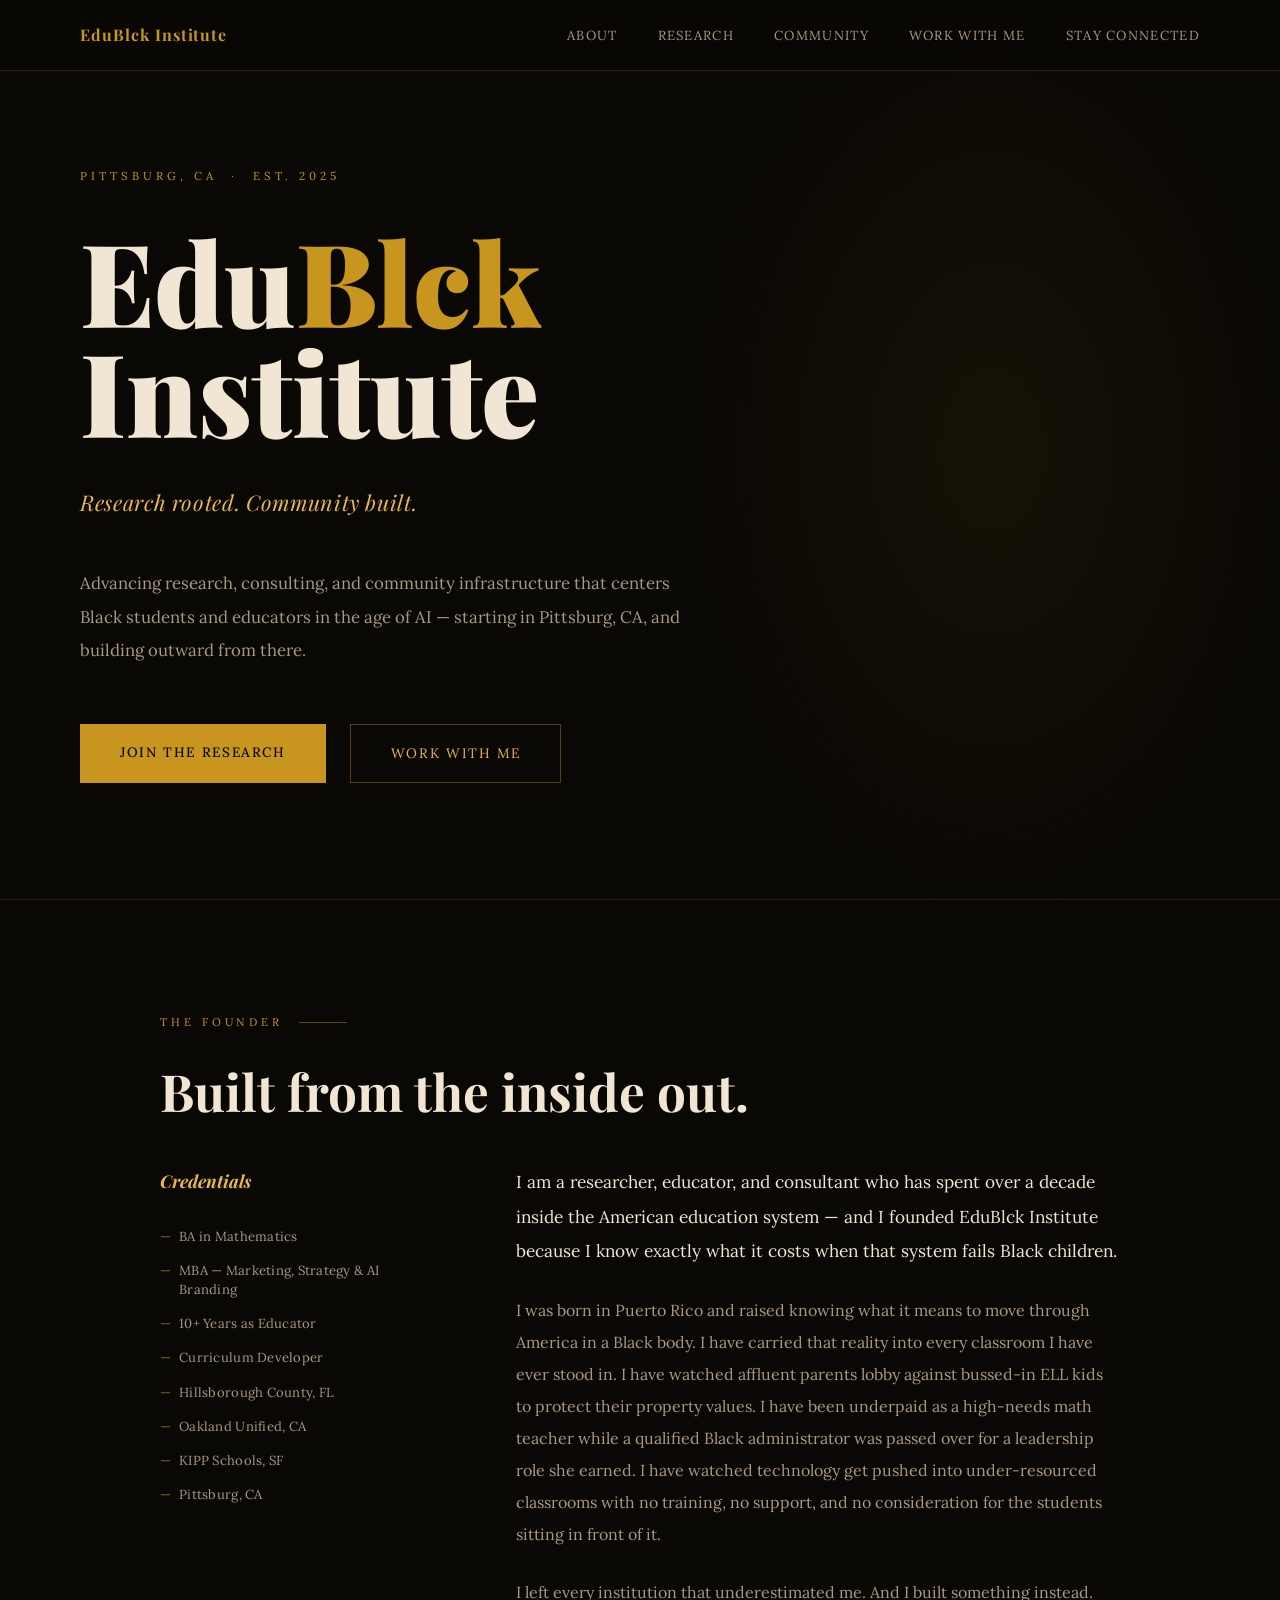
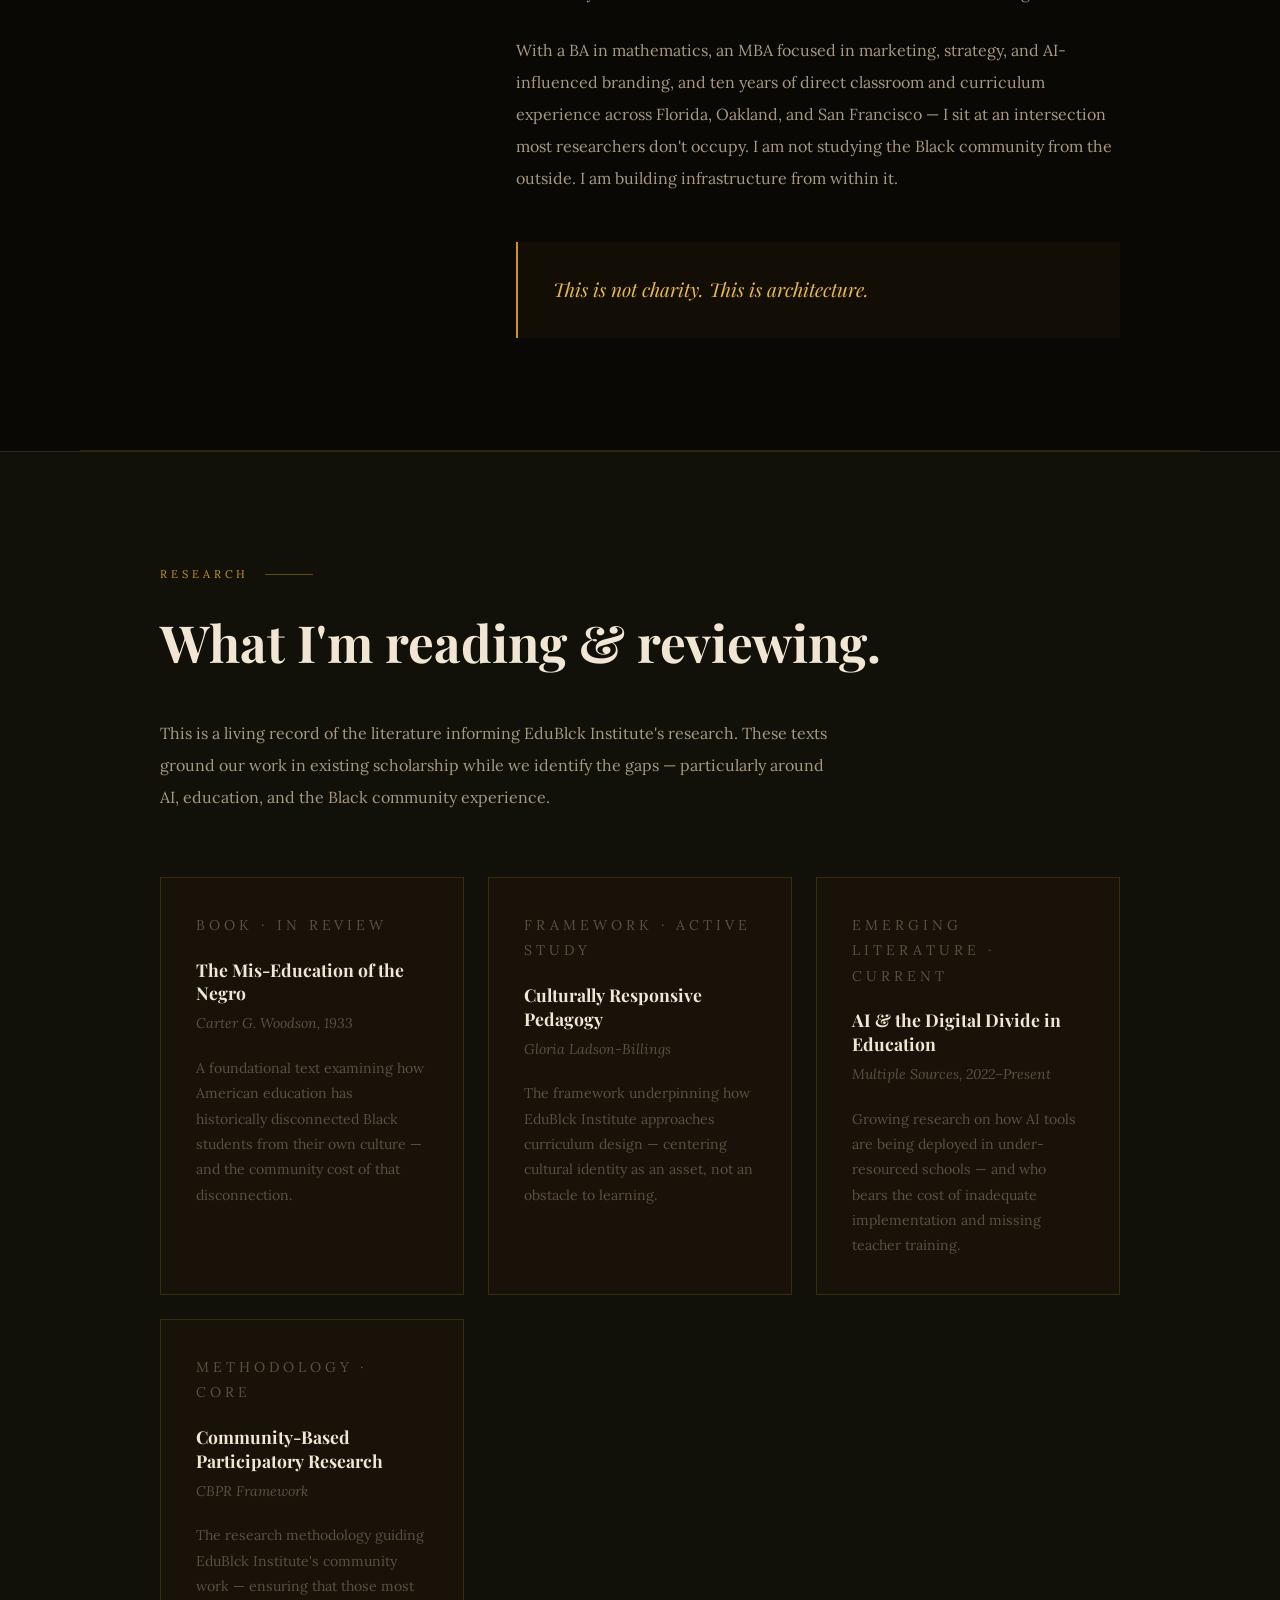
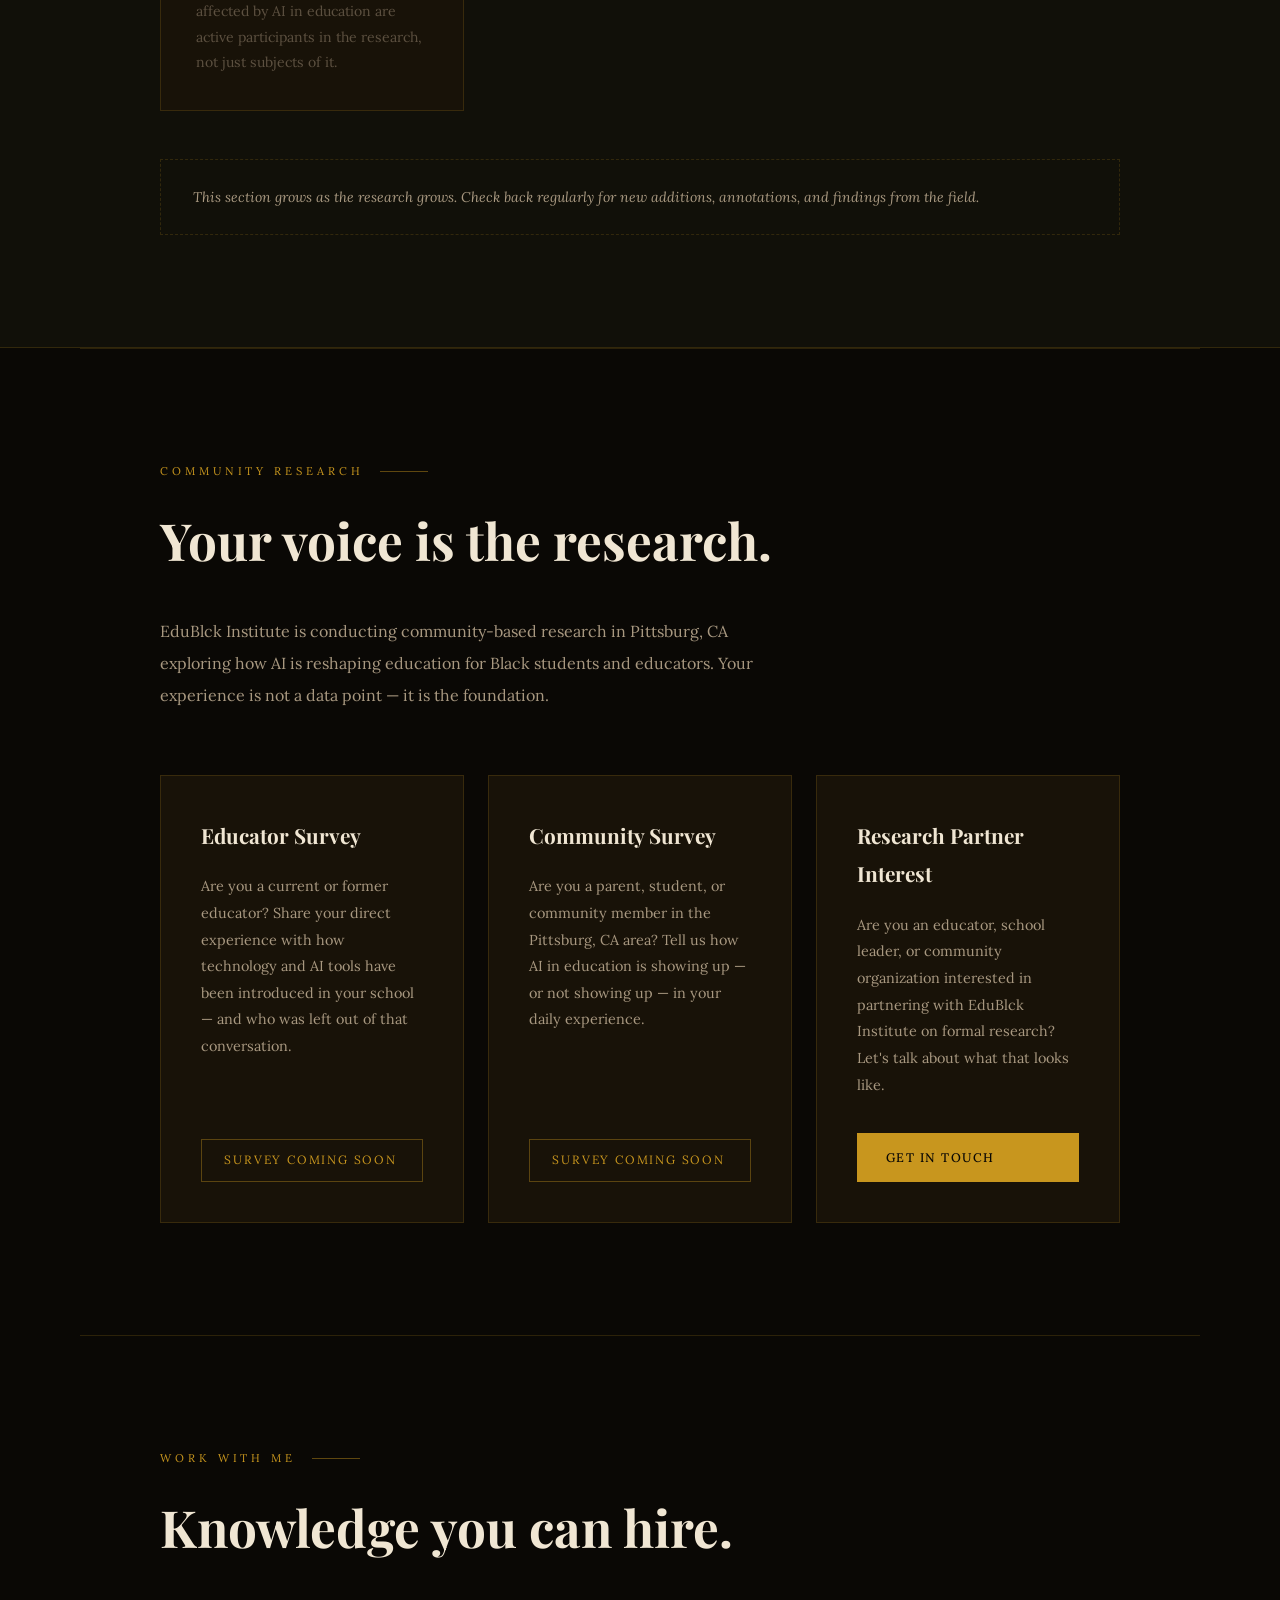
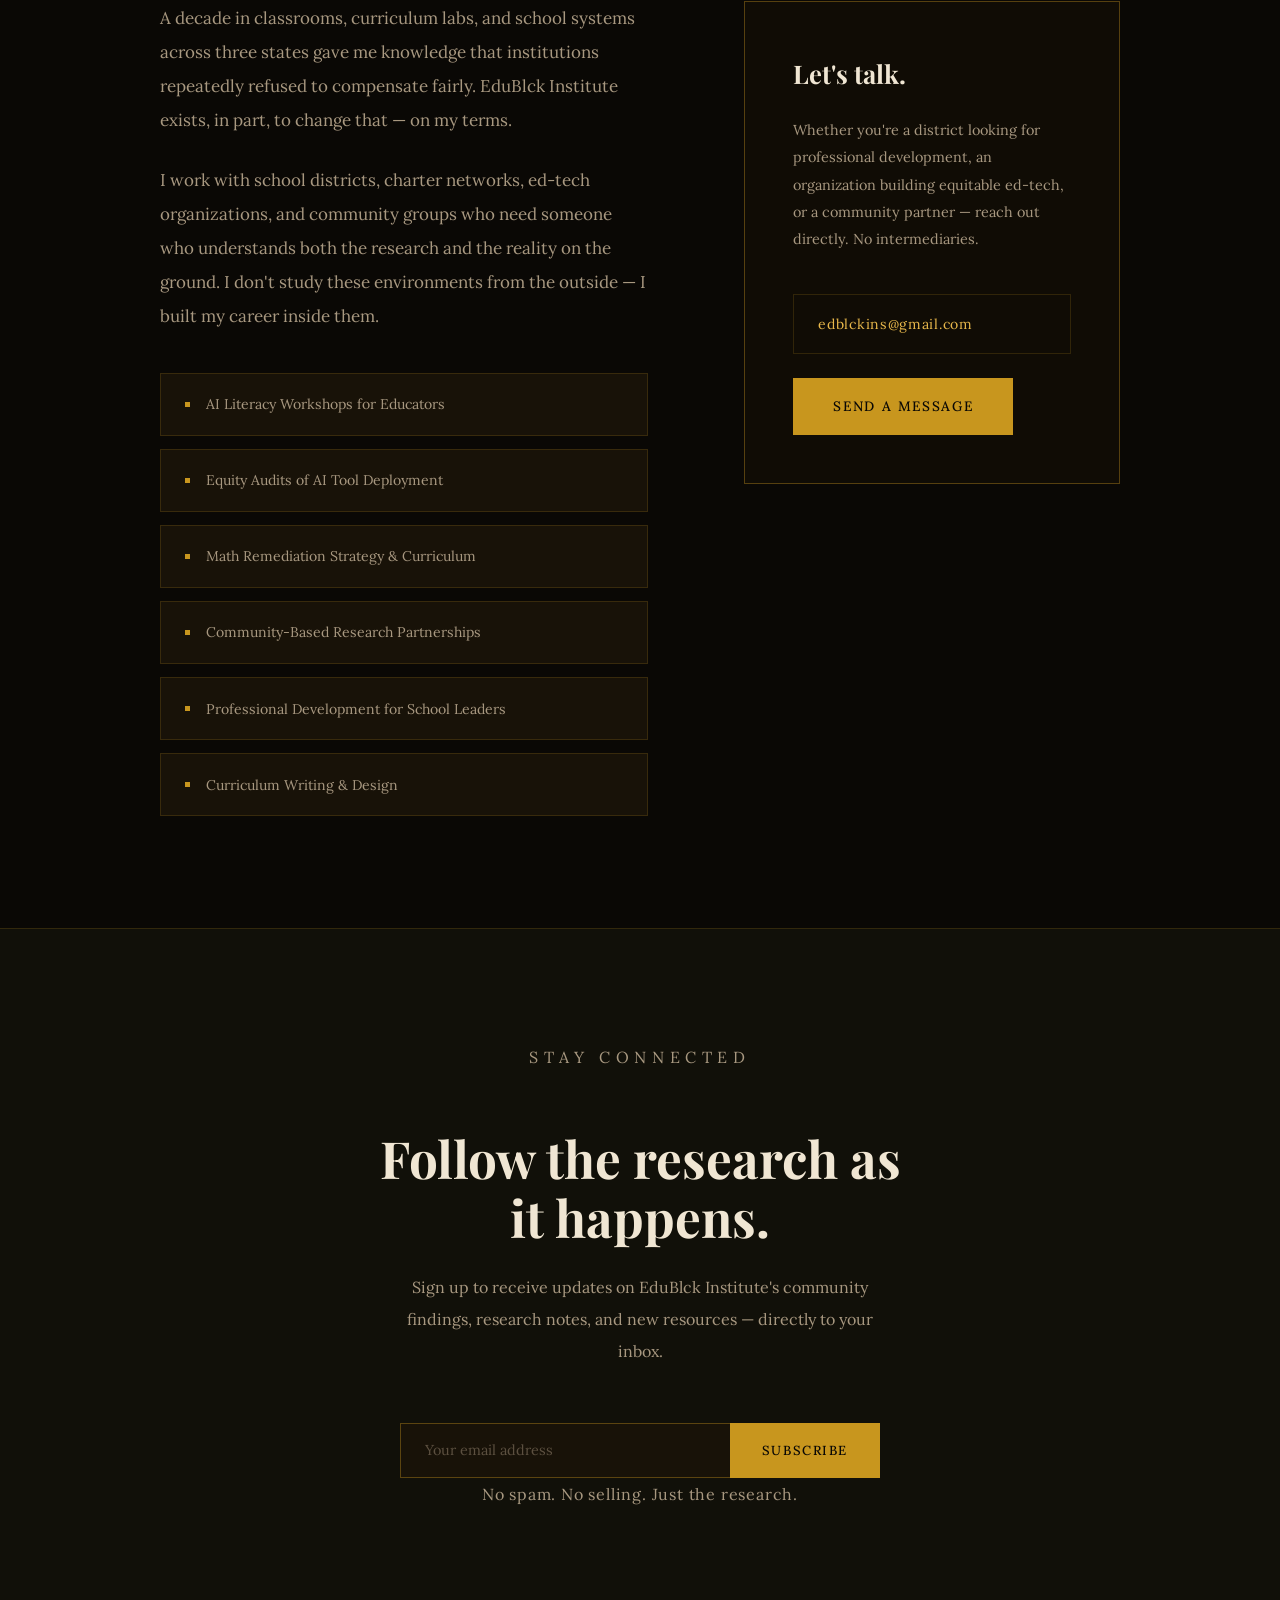
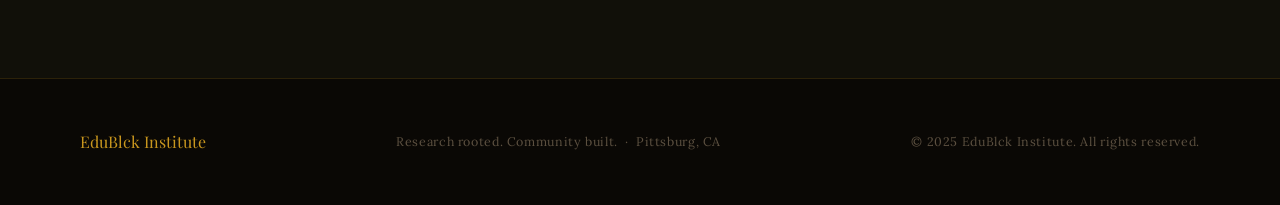
==== index.html @ 4862e398 "Rename index to index.html" ====
<!DOCTYPE html>
<html lang="en">
<head>
    <meta charset="UTF-8">
    <meta name="viewport" content="width=device-width, initial-scale=1.0">
    <title>EduBlck Institute</title>
    <meta name="description" content="Research, consulting, and community infrastructure centering Black students and educators in the age of AI. Based in Pittsburg, CA.">
    <link rel="preconnect" href="https://fonts.googleapis.com">
    <link rel="preconnect" href="https://fonts.gstatic.com" crossorigin>
    <link href="https://fonts.googleapis.com/css2?family=Playfair+Display:ital,wght@0,400;0,700;0,900;1,400&family=Lora:ital,wght@0,400;0,500;1,400&display=swap" rel="stylesheet">
    <style>
        :root {
            --bg: #0A0805;
            --bg-surface: #111009;
            --bg-card: #181208;
            --gold: #C8961E;
            --gold-light: #E8B84B;
            --gold-pale: #F5E6C0;
            --cream: #F0E6D3;
            --cream-muted: #A89880;
            --text-muted: #5C5040;
            --border: rgba(200, 150, 30, 0.18);
            --border-strong: rgba(200, 150, 30, 0.38);
        }

        * { margin: 0; padding: 0; box-sizing: border-box; }
        html { scroll-behavior: smooth; }

        body {
            background: var(--bg);
            color: var(--cream);
            font-family: 'Lora', Georgia, serif;
            line-height: 1.85;
            font-size: 17px;
        }

        /* NAV */
        nav {
            position: fixed;
            top: 0; left: 0; right: 0;
            z-index: 100;
            padding: 1.2rem 5rem;
            display: flex;
            justify-content: space-between;
            align-items: center;
            background: rgba(10, 8, 5, 0.92);
            backdrop-filter: blur(12px);
            border-bottom: 1px solid var(--border);
        }

        .nav-logo {
            font-family: 'Playfair Display', serif;
            font-size: 1rem;
            font-weight: 700;
            color: var(--gold);
            letter-spacing: 0.06em;
            text-decoration: none;
        }

        .nav-links {
            display: flex;
            gap: 2.5rem;
            list-style: none;
        }

        .nav-links a {
            color: var(--cream-muted);
            text-decoration: none;
            font-size: 0.82rem;
            letter-spacing: 0.1em;
            text-transform: uppercase;
            transition: color 0.3s;
        }

        .nav-links a:hover { color: var(--gold-light); }

        /* HERO */
        .hero {
            min-height: 100vh;
            display: flex;
            flex-direction: column;
            justify-content: center;
            padding: 9rem 5rem 6rem;
            position: relative;
            overflow: hidden;
        }

        .hero::before {
            content: '';
            position: absolute;
            top: -10%;
            right: -5%;
            width: 55%;
            height: 120%;
            background: radial-gradient(ellipse at center, rgba(200, 150, 30, 0.07) 0%, transparent 65%);
            pointer-events: none;
        }

        .hero::after {
            content: '';
            position: absolute;
            bottom: 0;
            left: 0;
            right: 0;
            height: 1px;
            background: var(--border);
        }

        .hero-eyebrow {
            font-size: 0.72rem;
            letter-spacing: 0.35em;
            color: var(--gold);
            text-transform: uppercase;
            margin-bottom: 2.5rem;
        }

        .hero h1 {
            font-family: 'Playfair Display', serif;
            font-size: clamp(4rem, 9vw, 8rem);
            font-weight: 900;
            line-height: 0.95;
            color: var(--cream);
            margin-bottom: 0.15rem;
        }

        .hero h1 .accent { color: var(--gold); }

        .hero-tagline {
            font-family: 'Playfair Display', serif;
            font-size: clamp(1rem, 2vw, 1.35rem);
            font-style: italic;
            color: var(--gold-light);
            margin: 2.2rem 0 2.8rem;
            letter-spacing: 0.03em;
        }

        .hero-mission {
            max-width: 600px;
            font-size: 1.05rem;
            color: var(--cream-muted);
            line-height: 2;
            margin-bottom: 3.5rem;
        }

        .hero-cta {
            display: flex;
            gap: 1.5rem;
            flex-wrap: wrap;
        }

        .btn-primary {
            display: inline-block;
            background: var(--gold);
            color: #0A0805;
            padding: 1rem 2.5rem;
            font-family: 'Lora', serif;
            font-size: 0.85rem;
            font-weight: 500;
            letter-spacing: 0.12em;
            text-decoration: none;
            text-transform: uppercase;
            border: none;
            cursor: pointer;
            transition: background 0.3s;
        }

        .btn-primary:hover { background: var(--gold-light); }

        .btn-outline {
            display: inline-block;
            border: 1px solid var(--border-strong);
            color: var(--gold-light);
            padding: 1rem 2.5rem;
            font-family: 'Lora', serif;
            font-size: 0.85rem;
            letter-spacing: 0.12em;
            text-decoration: none;
            text-transform: uppercase;
            transition: border-color 0.3s, color 0.3s;
        }

        .btn-outline:hover { border-color: var(--gold); color: var(--gold); }

        /* SECTION BASE */
        .section-wrap {
            max-width: 1120px;
            margin: 0 auto;
            padding: 7rem 5rem;
        }

        .section-label {
            font-size: 0.7rem;
            letter-spacing: 0.35em;
            color: var(--gold);
            text-transform: uppercase;
            margin-bottom: 1.8rem;
            display: flex;
            align-items: center;
            gap: 1rem;
        }

        .section-label::after {
            content: '';
            width: 48px;
            height: 1px;
            background: var(--gold);
            opacity: 0.45;
        }

        .section-label.center { justify-content: center; }
        .section-label.center::after { display: none; }

        h2 {
            font-family: 'Playfair Display', serif;
            font-size: clamp(2.2rem, 4vw, 3.2rem);
            font-weight: 700;
            color: var(--cream);
            line-height: 1.15;
            margin-bottom: 2.8rem;
        }

        .divider {
            height: 1px;
            background: var(--border);
            max-width: 1120px;
            margin: 0 auto;
        }

        /* ABOUT */
        .about-grid {
            display: grid;
            grid-template-columns: 260px 1fr;
            gap: 6rem;
            align-items: start;
        }

        .about-sidebar {
            position: sticky;
            top: 7rem;
        }

        .about-sidebar h3 {
            font-family: 'Playfair Display', serif;
            font-size: 1.1rem;
            font-style: italic;
            color: var(--gold-light);
            margin-bottom: 1.8rem;
        }

        .cred-list {
            list-style: none;
            display: flex;
            flex-direction: column;
            gap: 0.9rem;
        }

        .cred-list li {
            font-size: 0.82rem;
            color: var(--cream-muted);
            padding-left: 1.2rem;
            position: relative;
            letter-spacing: 0.02em;
            line-height: 1.5;
        }

        .cred-list li::before {
            content: '—';
            position: absolute;
            left: 0;
            color: var(--gold);
            opacity: 0.7;
        }

        .about-bio p {
            color: var(--cream-muted);
            margin-bottom: 1.6rem;
            font-size: 1rem;
            line-height: 2;
        }

        .about-bio p:first-child {
            color: var(--cream);
            font-size: 1.08rem;
        }

        .pullquote {
            margin-top: 3rem;
            padding: 1.8rem 2.2rem;
            border-left: 2px solid var(--gold);
            background: rgba(200, 150, 30, 0.04);
        }

        .pullquote p {
            font-family: 'Playfair Display', serif !important;
            font-size: 1.2rem !important;
            font-style: italic;
            color: var(--gold-light) !important;
            margin: 0 !important;
        }

        /* RESEARCH */
        .research-bg {
            background: var(--bg-surface);
            border-top: 1px solid var(--border);
            border-bottom: 1px solid var(--border);
        }

        .research-intro {
            max-width: 680px;
            color: var(--cream-muted);
            font-size: 1rem;
            line-height: 2;
            margin-bottom: 4rem;
        }

        .research-grid {
            display: grid;
            grid-template-columns: repeat(auto-fit, minmax(290px, 1fr));
            gap: 1.5rem;
        }

        .research-card {
            background: var(--bg-card);
            border: 1px solid var(--border);
            padding: 2.2rem;
            transition: border-color 0.3s, transform 0.3s;
        }

        .research-card:hover {
            border-color: var(--border-strong);
            transform: translateY(-3px);
        }

        .card-type {
            font-size: 0.68rem;
            letter-spacing: 0.28em;
            color: var(--gold);
            text-transform: uppercase;
            margin-bottom: 1.2rem;
        }

        .research-card h3 {
            font-family: 'Playfair Display', serif;
            font-size: 1.1rem;
            color: var(--cream);
            margin-bottom: 0.4rem;
            line-height: 1.35;
        }

        .card-author {
            font-size: 0.82rem;
            color: var(--cream-muted);
            font-style: italic;
            margin-bottom: 1.2rem;
        }

        .research-card p {
            font-size: 0.88rem;
            color: var(--text-muted);
            line-height: 1.8;
        }

        .research-note {
            margin-top: 3rem;
            padding: 1.5rem 2rem;
            border: 1px dashed var(--border);
            font-size: 0.88rem;
            color: var(--cream-muted);
            font-style: italic;
        }

        /* SURVEY */
        .survey-intro {
            max-width: 640px;
            color: var(--cream-muted);
            font-size: 1rem;
            line-height: 2;
            margin-bottom: 4rem;
        }

        .survey-grid {
            display: grid;
            grid-template-columns: repeat(auto-fit, minmax(290px, 1fr));
            gap: 1.5rem;
        }

        .survey-card {
            border: 1px solid var(--border);
            padding: 2.5rem;
            background: var(--bg-card);
            transition: border-color 0.3s;
            display: flex;
            flex-direction: column;
        }

        .survey-card:hover { border-color: var(--gold); }

        .survey-card h3 {
            font-family: 'Playfair Display', serif;
            font-size: 1.3rem;
            color: var(--cream);
            margin-bottom: 1.2rem;
        }

        .survey-card p {
            font-size: 0.9rem;
            color: var(--cream-muted);
            line-height: 1.85;
            margin-bottom: 2.2rem;
            flex: 1;
        }

        .badge-soon {
            display: inline-block;
            border: 1px solid var(--border-strong);
            color: var(--gold);
            padding: 0.6rem 1.4rem;
            font-size: 0.75rem;
            letter-spacing: 0.15em;
            text-transform: uppercase;
        }

        /* CONSULTING */
        .consulting-grid {
            display: grid;
            grid-template-columns: 1.3fr 1fr;
            gap: 6rem;
            align-items: start;
        }

        .consulting-content p {
            color: var(--cream-muted);
            margin-bottom: 1.6rem;
            line-height: 2;
        }

        .services-list {
            list-style: none;
            margin-top: 2.5rem;
            display: flex;
            flex-direction: column;
            gap: 0.8rem;
        }

        .services-list li {
            padding: 1.1rem 1.5rem;
            border: 1px solid var(--border);
            background: var(--bg-card);
            font-size: 0.88rem;
            color: var(--cream-muted);
            display: flex;
            align-items: center;
            gap: 1rem;
            transition: border-color 0.3s, color 0.3s;
        }

        .services-list li:hover {
            border-color: var(--border-strong);
            color: var(--cream);
        }

        .services-list li::before {
            content: '';
            width: 5px;
            height: 5px;
            background: var(--gold);
            flex-shrink: 0;
        }

        .contact-box {
            border: 1px solid var(--border-strong);
            padding: 3rem;
            background: rgba(200, 150, 30, 0.03);
            position: sticky;
            top: 7rem;
        }

        .contact-box h3 {
            font-family: 'Playfair Display', serif;
            font-size: 1.6rem;
            color: var(--cream);
            margin-bottom: 1.2rem;
        }

        .contact-box p {
            font-size: 0.9rem;
            color: var(--cream-muted);
            margin-bottom: 2.5rem;
            line-height: 1.9;
        }

        .contact-email-link {
            display: block;
            color: var(--gold-light);
            font-size: 0.88rem;
            text-decoration: none;
            letter-spacing: 0.05em;
            padding: 1rem 1.5rem;
            border: 1px solid var(--border);
            margin-bottom: 1.5rem;
            transition: border-color 0.3s;
        }

        .contact-email-link:hover { border-color: var(--gold); }

        /* CONNECT */
        .connect-bg {
            background: var(--bg-surface);
            border-top: 1px solid var(--border);
            text-align: center;
        }

        .connect-bg h2 {
            max-width: 560px;
            margin: 0 auto 1.5rem;
        }

        .connect-bg p {
            max-width: 480px;
            margin: 0 auto 3.5rem;
            color: var(--cream-muted);
            font-size: 1rem;
            line-height: 2;
        }

        .signup-form {
            display: flex;
            max-width: 480px;
            margin: 0 auto;
        }

        .signup-form input {
            flex: 1;
            padding: 1.1rem 1.5rem;
            background: var(--bg-card);
            border: 1px solid var(--border-strong);
            border-right: none;
            color: var(--cream);
            font-family: 'Lora', serif;
            font-size: 0.9rem;
            outline: none;
        }

        .signup-form input::placeholder { color: var(--text-muted); }
        .signup-form input:focus { border-color: var(--gold); }

        .signup-form button {
            padding: 1.1rem 2rem;
            background: var(--gold);
            color: #0A0805;
            border: none;
            font-family: 'Lora', serif;
            font-size: 0.82rem;
            font-weight: 500;
            letter-spacing: 0.12em;
            text-transform: uppercase;
            cursor: pointer;
            transition: background 0.3s;
        }

        .signup-form button:hover { background: var(--gold-light); }

        .connect-note {
            margin-top: 1.5rem;
            font-size: 0.78rem;
            color: var(--text-muted);
            letter-spacing: 0.05em;
        }

        /* FOOTER */
        footer {
            padding: 3rem 5rem;
            display: flex;
            justify-content: space-between;
            align-items: center;
            border-top: 1px solid var(--border);
        }

        .footer-logo {
            font-family: 'Playfair Display', serif;
            font-size: 1rem;
            color: var(--gold);
        }

        footer p {
            font-size: 0.78rem;
            color: var(--text-muted);
            letter-spacing: 0.05em;
        }

        /* RESPONSIVE */
        @media (max-width: 900px) {
            nav { padding: 1rem 1.5rem; }
            .nav-links { display: none; }
            .hero { padding: 7rem 1.5rem 5rem; }
            .section-wrap { padding: 5rem 1.5rem; }
            .about-grid,
            .consulting-grid { grid-template-columns: 1fr; gap: 3rem; }
            .about-sidebar { position: static; }
            .contact-box { position: static; }
            footer { padding: 2.5rem 1.5rem; flex-direction: column; gap: 1rem; text-align: center; }
            .signup-form { flex-direction: column; max-width: 100%; }
            .signup-form input { border-right: 1px solid var(--border-strong); border-bottom: none; }
        }
    </style>
</head>
<body>

<!-- NAV -->
<nav>
    <a href="#" class="nav-logo">EduBlck Institute</a>
    <ul class="nav-links">
        <li><a href="#about">About</a></li>
        <li><a href="#research">Research</a></li>
        <li><a href="#survey">Community</a></li>
        <li><a href="#consulting">Work With Me</a></li>
        <li><a href="#connect">Stay Connected</a></li>
    </ul>
</nav>

<!-- HERO -->
<div class="hero">
    <p class="hero-eyebrow">Pittsburg, CA &nbsp;·&nbsp; Est. 2025</p>
    <h1>Edu<span class="accent">Blck</span><br>Institute</h1>
    <p class="hero-tagline">Research rooted. Community built.</p>
    <p class="hero-mission">Advancing research, consulting, and community infrastructure that centers Black students and educators in the age of AI — starting in Pittsburg, CA, and building outward from there.</p>
    <div class="hero-cta">
        <a href="#survey" class="btn-primary">Join the Research</a>
        <a href="#consulting" class="btn-outline">Work With Me</a>
    </div>
</div>

<!-- ABOUT -->
<div id="about">
    <div class="section-wrap">
        <p class="section-label">The Founder</p>
        <h2>Built from the inside out.</h2>
        <div class="about-grid">
            <div class="about-sidebar">
                <h3>Credentials</h3>
                <ul class="cred-list">
                    <li>BA in Mathematics</li>
                    <li>MBA — Marketing, Strategy & AI Branding</li>
                    <li>10+ Years as Educator</li>
                    <li>Curriculum Developer</li>
                    <li>Hillsborough County, FL</li>
                    <li>Oakland Unified, CA</li>
                    <li>KIPP Schools, SF</li>
                    <li>Pittsburg, CA</li>
                </ul>
            </div>
            <div class="about-bio">
                <p>I am a researcher, educator, and consultant who has spent over a decade inside the American education system — and I founded EduBlck Institute because I know exactly what it costs when that system fails Black children.</p>
                <p>I was born in Puerto Rico and raised knowing what it means to move through America in a Black body. I have carried that reality into every classroom I have ever stood in. I have watched affluent parents lobby against bussed-in ELL kids to protect their property values. I have been underpaid as a high-needs math teacher while a qualified Black administrator was passed over for a leadership role she earned. I have watched technology get pushed into under-resourced classrooms with no training, no support, and no consideration for the students sitting in front of it.</p>
                <p>I left every institution that underestimated me. And I built something instead.</p>
                <p>With a BA in mathematics, an MBA focused in marketing, strategy, and AI-influenced branding, and ten years of direct classroom and curriculum experience across Florida, Oakland, and San Francisco — I sit at an intersection most researchers don't occupy. I am not studying the Black community from the outside. I am building infrastructure from within it.</p>
                <div class="pullquote">
                    <p>This is not charity. This is architecture.</p>
                </div>
            </div>
        </div>
    </div>
</div>

<div class="divider"></div>

<!-- RESEARCH -->
<div class="research-bg" id="research">
    <div class="section-wrap">
        <p class="section-label">Research</p>
        <h2>What I'm reading & reviewing.</h2>
        <p class="research-intro">This is a living record of the literature informing EduBlck Institute's research. These texts ground our work in existing scholarship while we identify the gaps — particularly around AI, education, and the Black community experience.</p>
        <div class="research-grid">
            <div class="research-card">
                <p class="card-type">Book · In Review</p>
                <h3>The Mis-Education of the Negro</h3>
                <p class="card-author">Carter G. Woodson, 1933</p>
                <p>A foundational text examining how American education has historically disconnected Black students from their own culture — and the community cost of that disconnection.</p>
            </div>
            <div class="research-card">
                <p class="card-type">Framework · Active Study</p>
                <h3>Culturally Responsive Pedagogy</h3>
                <p class="card-author">Gloria Ladson-Billings</p>
                <p>The framework underpinning how EduBlck Institute approaches curriculum design — centering cultural identity as an asset, not an obstacle to learning.</p>
            </div>
            <div class="research-card">
                <p class="card-type">Emerging Literature · Current</p>
                <h3>AI & the Digital Divide in Education</h3>
                <p class="card-author">Multiple Sources, 2022–Present</p>
                <p>Growing research on how AI tools are being deployed in under-resourced schools — and who bears the cost of inadequate implementation and missing teacher training.</p>
            </div>
            <div class="research-card">
                <p class="card-type">Methodology · Core</p>
                <h3>Community-Based Participatory Research</h3>
                <p class="card-author">CBPR Framework</p>
                <p>The research methodology guiding EduBlck Institute's community work — ensuring that those most affected by AI in education are active participants in the research, not just subjects of it.</p>
            </div>
        </div>
        <div class="research-note">
            This section grows as the research grows. Check back regularly for new additions, annotations, and findings from the field.
        </div>
    </div>
</div>

<div class="divider"></div>

<!-- SURVEY -->
<div id="survey">
    <div class="section-wrap">
        <p class="section-label">Community Research</p>
        <h2>Your voice is the research.</h2>
        <p class="survey-intro">EduBlck Institute is conducting community-based research in Pittsburg, CA exploring how AI is reshaping education for Black students and educators. Your experience is not a data point — it is the foundation.</p>
        <div class="survey-grid">
            <div class="survey-card">
                <h3>Educator Survey</h3>
                <p>Are you a current or former educator? Share your direct experience with how technology and AI tools have been introduced in your school — and who was left out of that conversation.</p>
                <span class="badge-soon">Survey Coming Soon</span>
            </div>
            <div class="survey-card">
                <h3>Community Survey</h3>
                <p>Are you a parent, student, or community member in the Pittsburg, CA area? Tell us how AI in education is showing up — or not showing up — in your daily experience.</p>
                <span class="badge-soon">Survey Coming Soon</span>
            </div>
            <div class="survey-card">
                <h3>Research Partner Interest</h3>
                <p>Are you an educator, school leader, or community organization interested in partnering with EduBlck Institute on formal research? Let's talk about what that looks like.</p>
                <a href="mailto:edblckins@gmail.com" class="btn-primary" style="font-size: 0.78rem; padding: 0.8rem 1.8rem;">Get in Touch</a>
            </div>
        </div>
    </div>
</div>

<div class="divider"></div>

<!-- CONSULTING -->
<div id="consulting">
    <div class="section-wrap">
        <p class="section-label">Work With Me</p>
        <h2>Knowledge you can hire.</h2>
        <div class="consulting-grid">
            <div class="consulting-content">
                <p>A decade in classrooms, curriculum labs, and school systems across three states gave me knowledge that institutions repeatedly refused to compensate fairly. EduBlck Institute exists, in part, to change that — on my terms.</p>
                <p>I work with school districts, charter networks, ed-tech organizations, and community groups who need someone who understands both the research and the reality on the ground. I don't study these environments from the outside — I built my career inside them.</p>
                <ul class="services-list">
                    <li>AI Literacy Workshops for Educators</li>
                    <li>Equity Audits of AI Tool Deployment</li>
                    <li>Math Remediation Strategy & Curriculum</li>
                    <li>Community-Based Research Partnerships</li>
                    <li>Professional Development for School Leaders</li>
                    <li>Curriculum Writing & Design</li>
                </ul>
            </div>
            <div class="contact-box">
                <h3>Let's talk.</h3>
                <p>Whether you're a district looking for professional development, an organization building equitable ed-tech, or a community partner — reach out directly. No intermediaries.</p>
                <a href="mailto:edblckins@gmail.com" class="contact-email-link">edblckins@gmail.com</a>
                <a href="mailto:edblckins@gmail.com" class="btn-primary">Send a Message</a>
            </div>
        </div>
    </div>
</div>

<!-- STAY CONNECTED -->
<div class="connect-bg" id="connect">
    <div class="section-wrap">
        <p class="section-label center">Stay Connected</p>
        <h2>Follow the research as it happens.</h2>
        <p>Sign up to receive updates on EduBlck Institute's community findings, research notes, and new resources — directly to your inbox.</p>
        <form class="signup-form" action="https://formspree.io/f/YOUR_FORM_ID" method="POST">
            <input type="email" name="email" placeholder="Your email address" required>
            <button type="submit">Subscribe</button>
        </form>
        <p class="connect-note">No spam. No selling. Just the research.</p>
    </div>
</div>

<!-- FOOTER -->
<footer>
    <span class="footer-logo">EduBlck Institute</span>
    <p>Research rooted. Community built. &nbsp;·&nbsp; Pittsburg, CA</p>
    <p>© 2025 EduBlck Institute. All rights reserved.</p>
</footer>

</body>
</html>
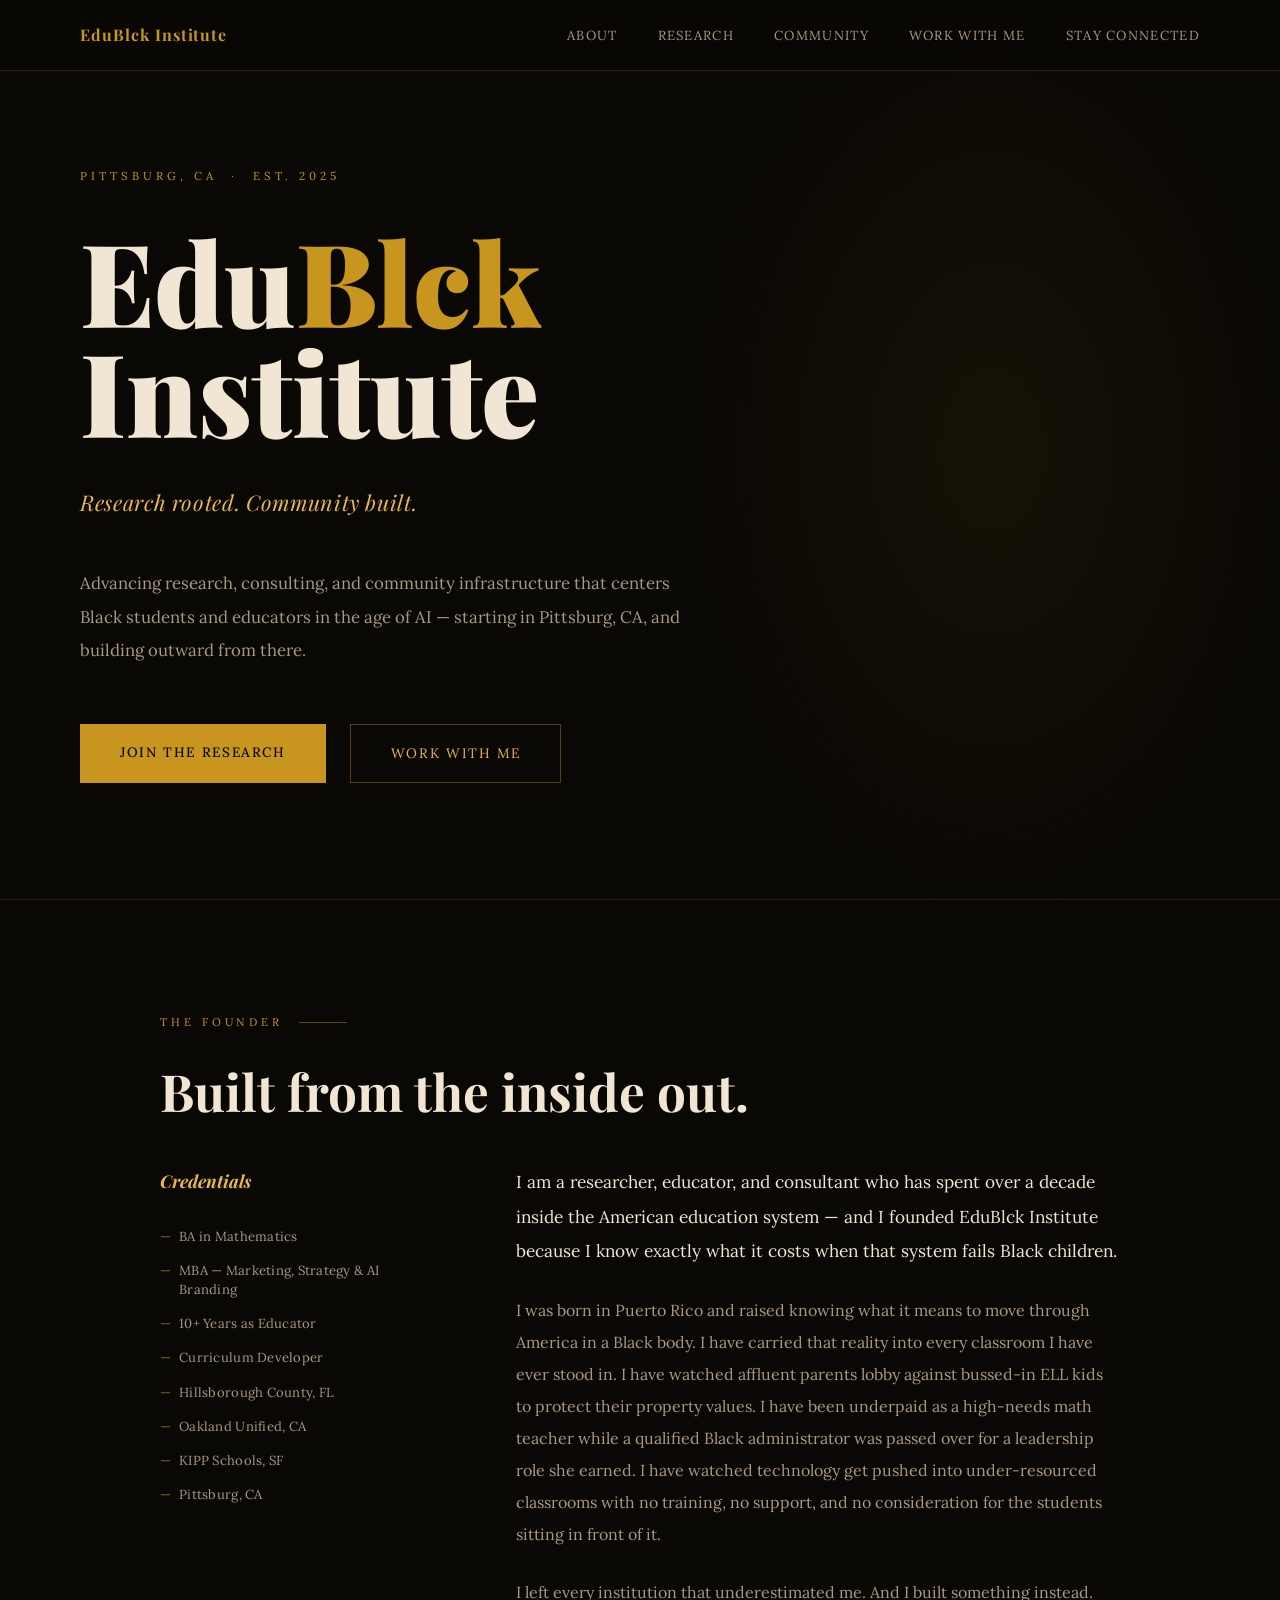
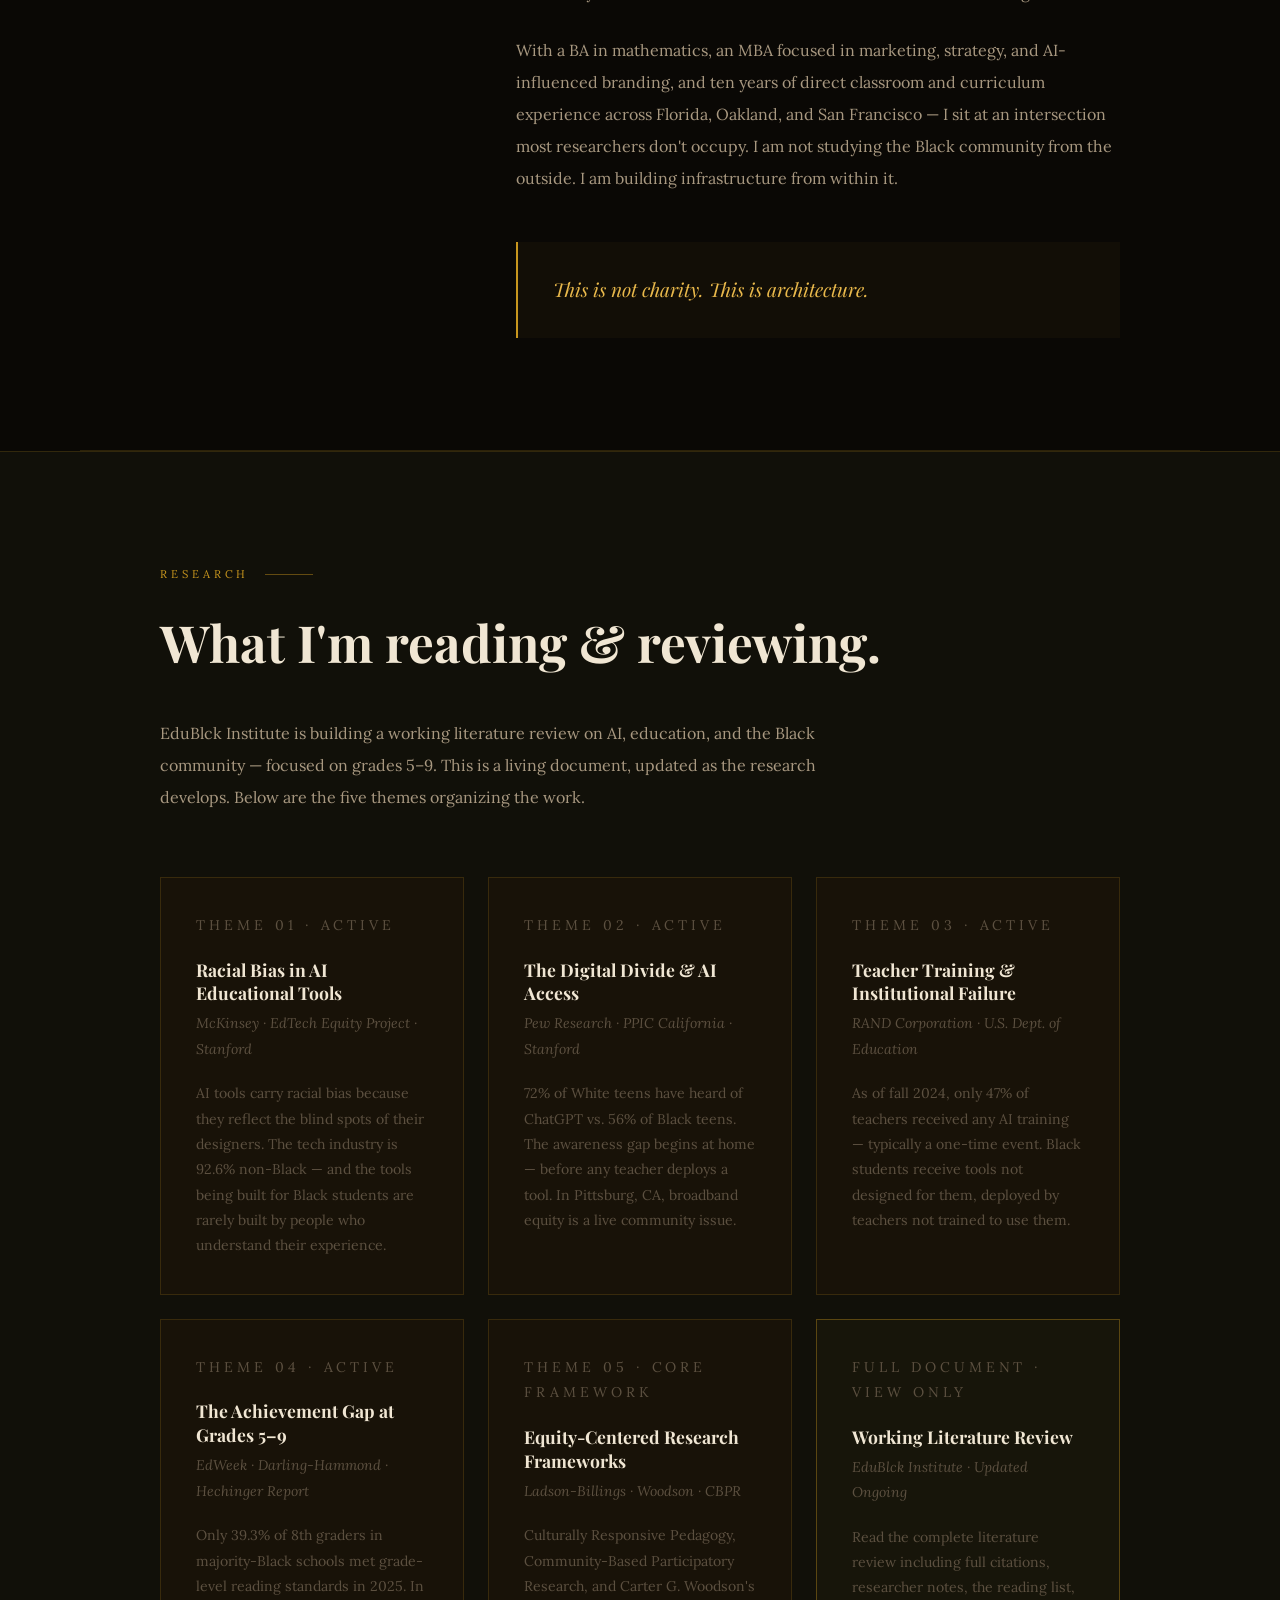
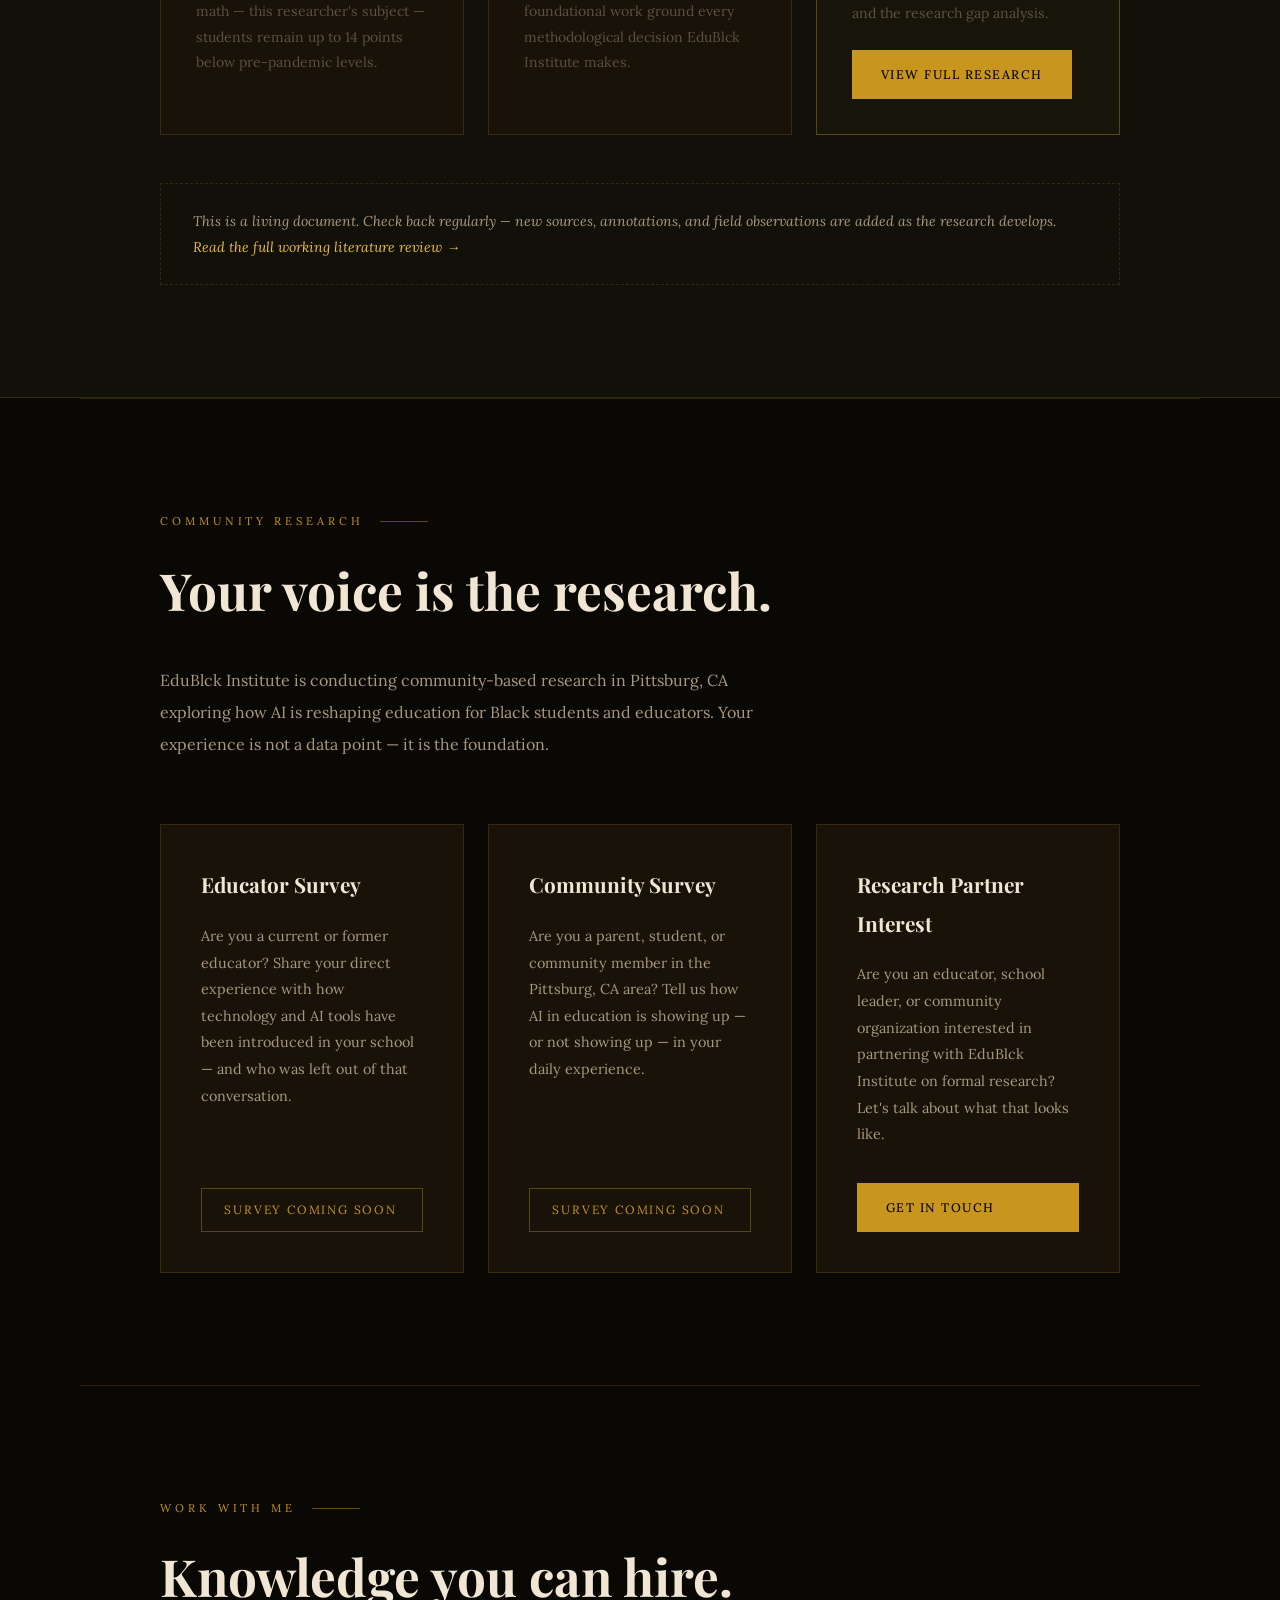
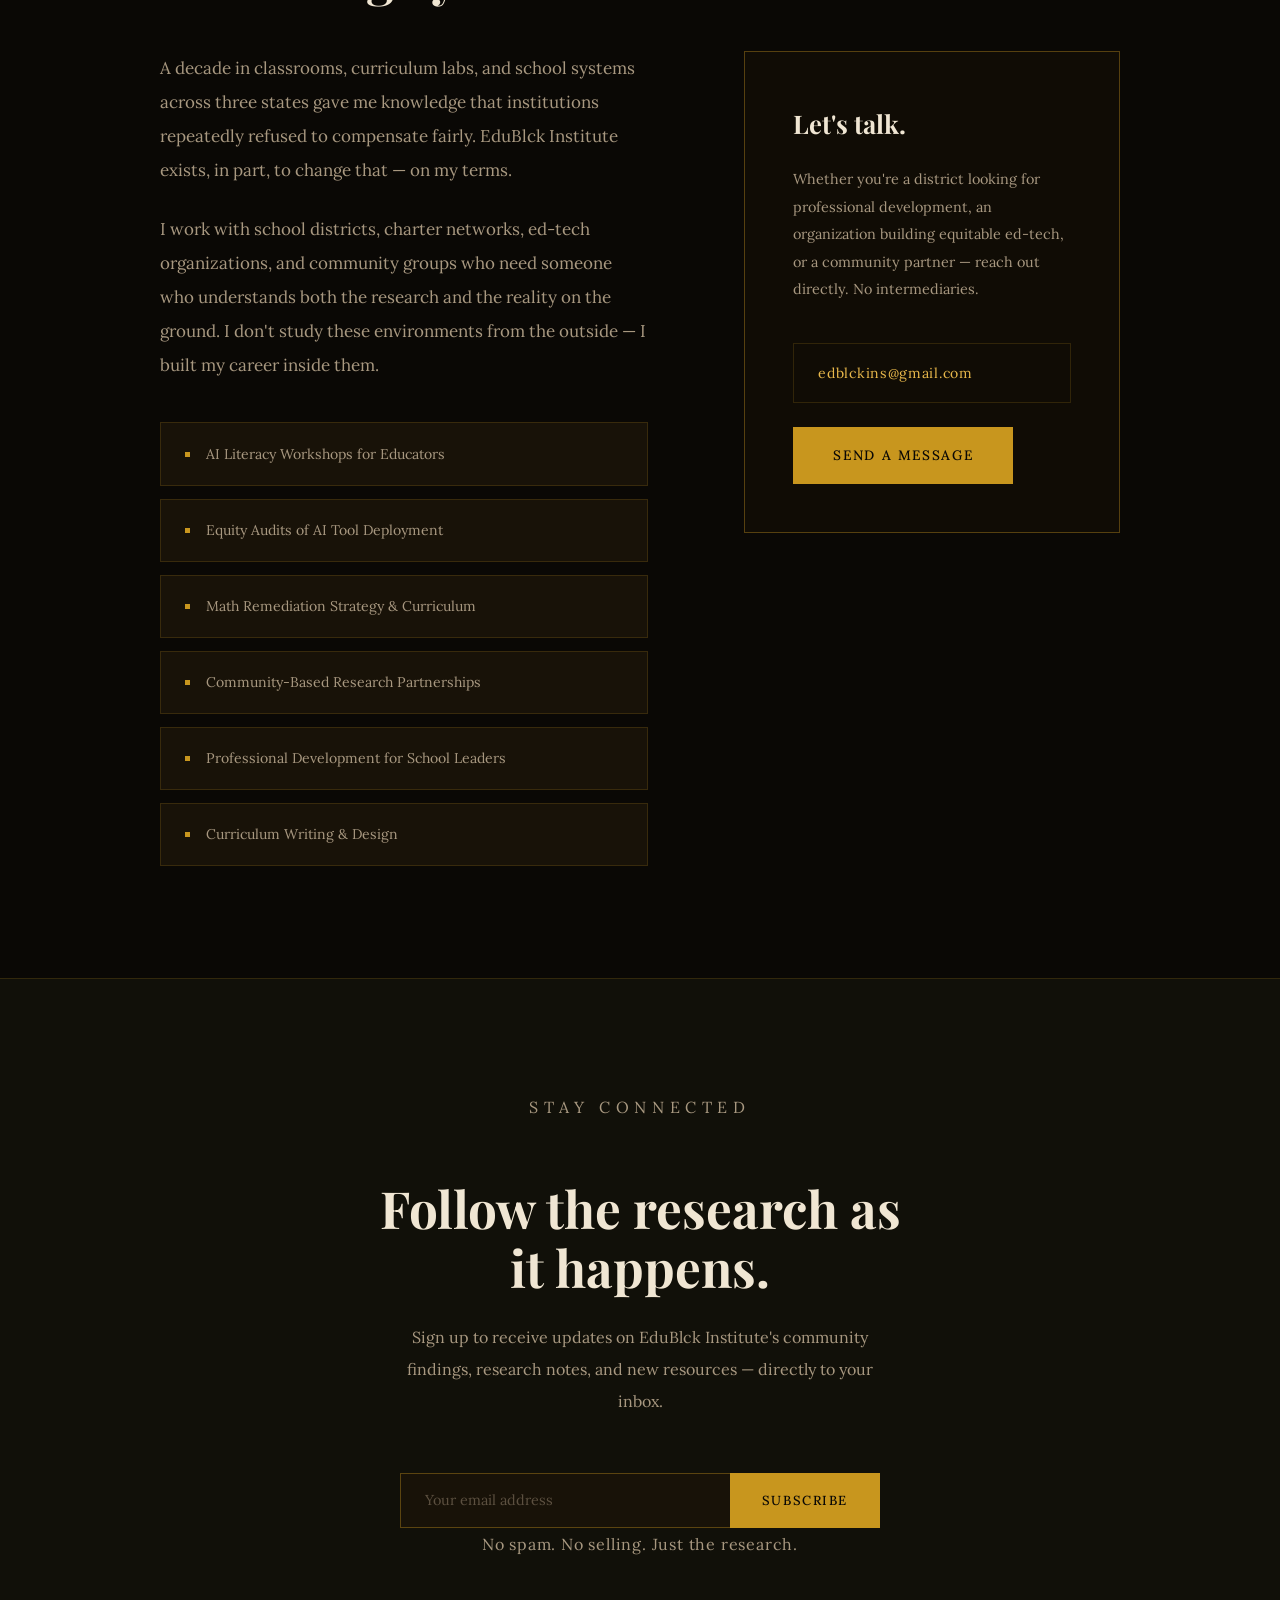
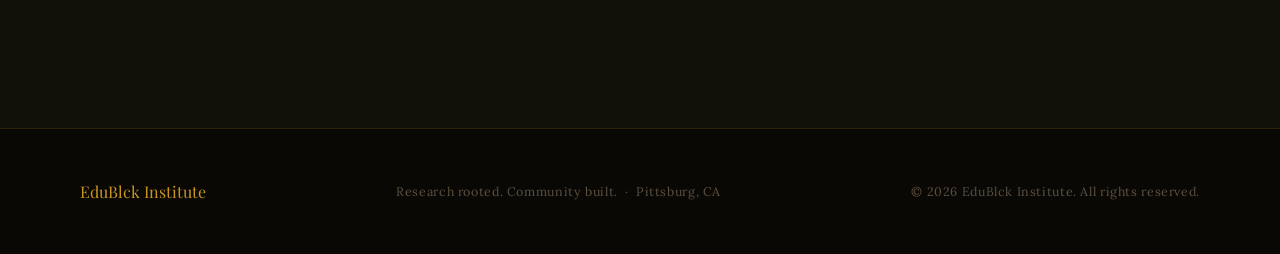
==== commit 7523a1f8: "Update index.html" ====
--- a/index.html
+++ b/index.html
@@ -611,7 +611,7 @@
     <a href="#" class="nav-logo">EduBlck Institute</a>
     <ul class="nav-links">
         <li><a href="#about">About</a></li>
-        <li><a href="#research">Research</a></li>
+        <li><a href="research.html">Research</a></li>
         <li><a href="#survey">Community</a></li>
         <li><a href="#consulting">Work With Me</a></li>
         <li><a href="#connect">Stay Connected</a></li>
@@ -669,35 +669,48 @@
     <div class="section-wrap">
         <p class="section-label">Research</p>
         <h2>What I'm reading & reviewing.</h2>
-        <p class="research-intro">This is a living record of the literature informing EduBlck Institute's research. These texts ground our work in existing scholarship while we identify the gaps — particularly around AI, education, and the Black community experience.</p>
+        <p class="research-intro">EduBlck Institute is building a working literature review on AI, education, and the Black community — focused on grades 5–9. This is a living document, updated as the research develops. Below are the five themes organizing the work.</p>
         <div class="research-grid">
             <div class="research-card">
-                <p class="card-type">Book · In Review</p>
-                <h3>The Mis-Education of the Negro</h3>
-                <p class="card-author">Carter G. Woodson, 1933</p>
-                <p>A foundational text examining how American education has historically disconnected Black students from their own culture — and the community cost of that disconnection.</p>
+                <p class="card-type">Theme 01 · Active</p>
+                <h3>Racial Bias in AI Educational Tools</h3>
+                <p class="card-author">McKinsey · EdTech Equity Project · Stanford</p>
+                <p>AI tools carry racial bias because they reflect the blind spots of their designers. The tech industry is 92.6% non-Black — and the tools being built for Black students are rarely built by people who understand their experience.</p>
             </div>
             <div class="research-card">
-                <p class="card-type">Framework · Active Study</p>
-                <h3>Culturally Responsive Pedagogy</h3>
-                <p class="card-author">Gloria Ladson-Billings</p>
-                <p>The framework underpinning how EduBlck Institute approaches curriculum design — centering cultural identity as an asset, not an obstacle to learning.</p>
+                <p class="card-type">Theme 02 · Active</p>
+                <h3>The Digital Divide & AI Access</h3>
+                <p class="card-author">Pew Research · PPIC California · Stanford</p>
+                <p>72% of White teens have heard of ChatGPT vs. 56% of Black teens. The awareness gap begins at home — before any teacher deploys a tool. In Pittsburg, CA, broadband equity is a live community issue.</p>
             </div>
             <div class="research-card">
-                <p class="card-type">Emerging Literature · Current</p>
-                <h3>AI & the Digital Divide in Education</h3>
-                <p class="card-author">Multiple Sources, 2022–Present</p>
-                <p>Growing research on how AI tools are being deployed in under-resourced schools — and who bears the cost of inadequate implementation and missing teacher training.</p>
+                <p class="card-type">Theme 03 · Active</p>
+                <h3>Teacher Training & Institutional Failure</h3>
+                <p class="card-author">RAND Corporation · U.S. Dept. of Education</p>
+                <p>As of fall 2024, only 47% of teachers received any AI training — typically a one-time event. Black students receive tools not designed for them, deployed by teachers not trained to use them.</p>
             </div>
             <div class="research-card">
-                <p class="card-type">Methodology · Core</p>
-                <h3>Community-Based Participatory Research</h3>
-                <p class="card-author">CBPR Framework</p>
-                <p>The research methodology guiding EduBlck Institute's community work — ensuring that those most affected by AI in education are active participants in the research, not just subjects of it.</p>
+                <p class="card-type">Theme 04 · Active</p>
+                <h3>The Achievement Gap at Grades 5–9</h3>
+                <p class="card-author">EdWeek · Darling-Hammond · Hechinger Report</p>
+                <p>Only 39.3% of 8th graders in majority-Black schools met grade-level reading standards in 2025. In math — this researcher's subject — students remain up to 14 points below pre-pandemic levels.</p>
+            </div>
+            <div class="research-card">
+                <p class="card-type">Theme 05 · Core Framework</p>
+                <h3>Equity-Centered Research Frameworks</h3>
+                <p class="card-author">Ladson-Billings · Woodson · CBPR</p>
+                <p>Culturally Responsive Pedagogy, Community-Based Participatory Research, and Carter G. Woodson's foundational work ground every methodological decision EduBlck Institute makes.</p>
+            </div>
+            <div class="research-card" style="display:flex;flex-direction:column;justify-content:center;align-items:flex-start;border-color:rgba(200,150,30,0.38);background:rgba(200,150,30,0.03);">
+                <p class="card-type">Full Document · View Only</p>
+                <h3>Working Literature Review</h3>
+                <p class="card-author">EduBlck Institute · Updated Ongoing</p>
+                <p>Read the complete literature review including full citations, researcher notes, the reading list, and the research gap analysis.</p>
+                <a href="research.html" class="btn-primary" style="margin-top:1.5rem;font-size:0.78rem;padding:0.8rem 1.8rem;">View Full Research</a>
             </div>
         </div>
         <div class="research-note">
-            This section grows as the research grows. Check back regularly for new additions, annotations, and findings from the field.
+            This is a living document. Check back regularly — new sources, annotations, and field observations are added as the research develops. <a href="research.html" style="color:var(--gold-light);text-decoration:none;">Read the full working literature review →</a>
         </div>
     </div>
 </div>
@@ -766,7 +779,7 @@
         <p class="section-label center">Stay Connected</p>
         <h2>Follow the research as it happens.</h2>
         <p>Sign up to receive updates on EduBlck Institute's community findings, research notes, and new resources — directly to your inbox.</p>
-        <form class="signup-form" action="https://formspree.io/f/YOUR_FORM_ID" method="POST">
+        <form class="signup-form" action="mailto:edblckins@gmail.com" method="GET">
             <input type="email" name="email" placeholder="Your email address" required>
             <button type="submit">Subscribe</button>
         </form>
@@ -778,7 +791,7 @@
 <footer>
     <span class="footer-logo">EduBlck Institute</span>
     <p>Research rooted. Community built. &nbsp;·&nbsp; Pittsburg, CA</p>
-    <p>© 2025 EduBlck Institute. All rights reserved.</p>
+    <p>© 2026 EduBlck Institute. All rights reserved.</p>
 </footer>
 
 </body>
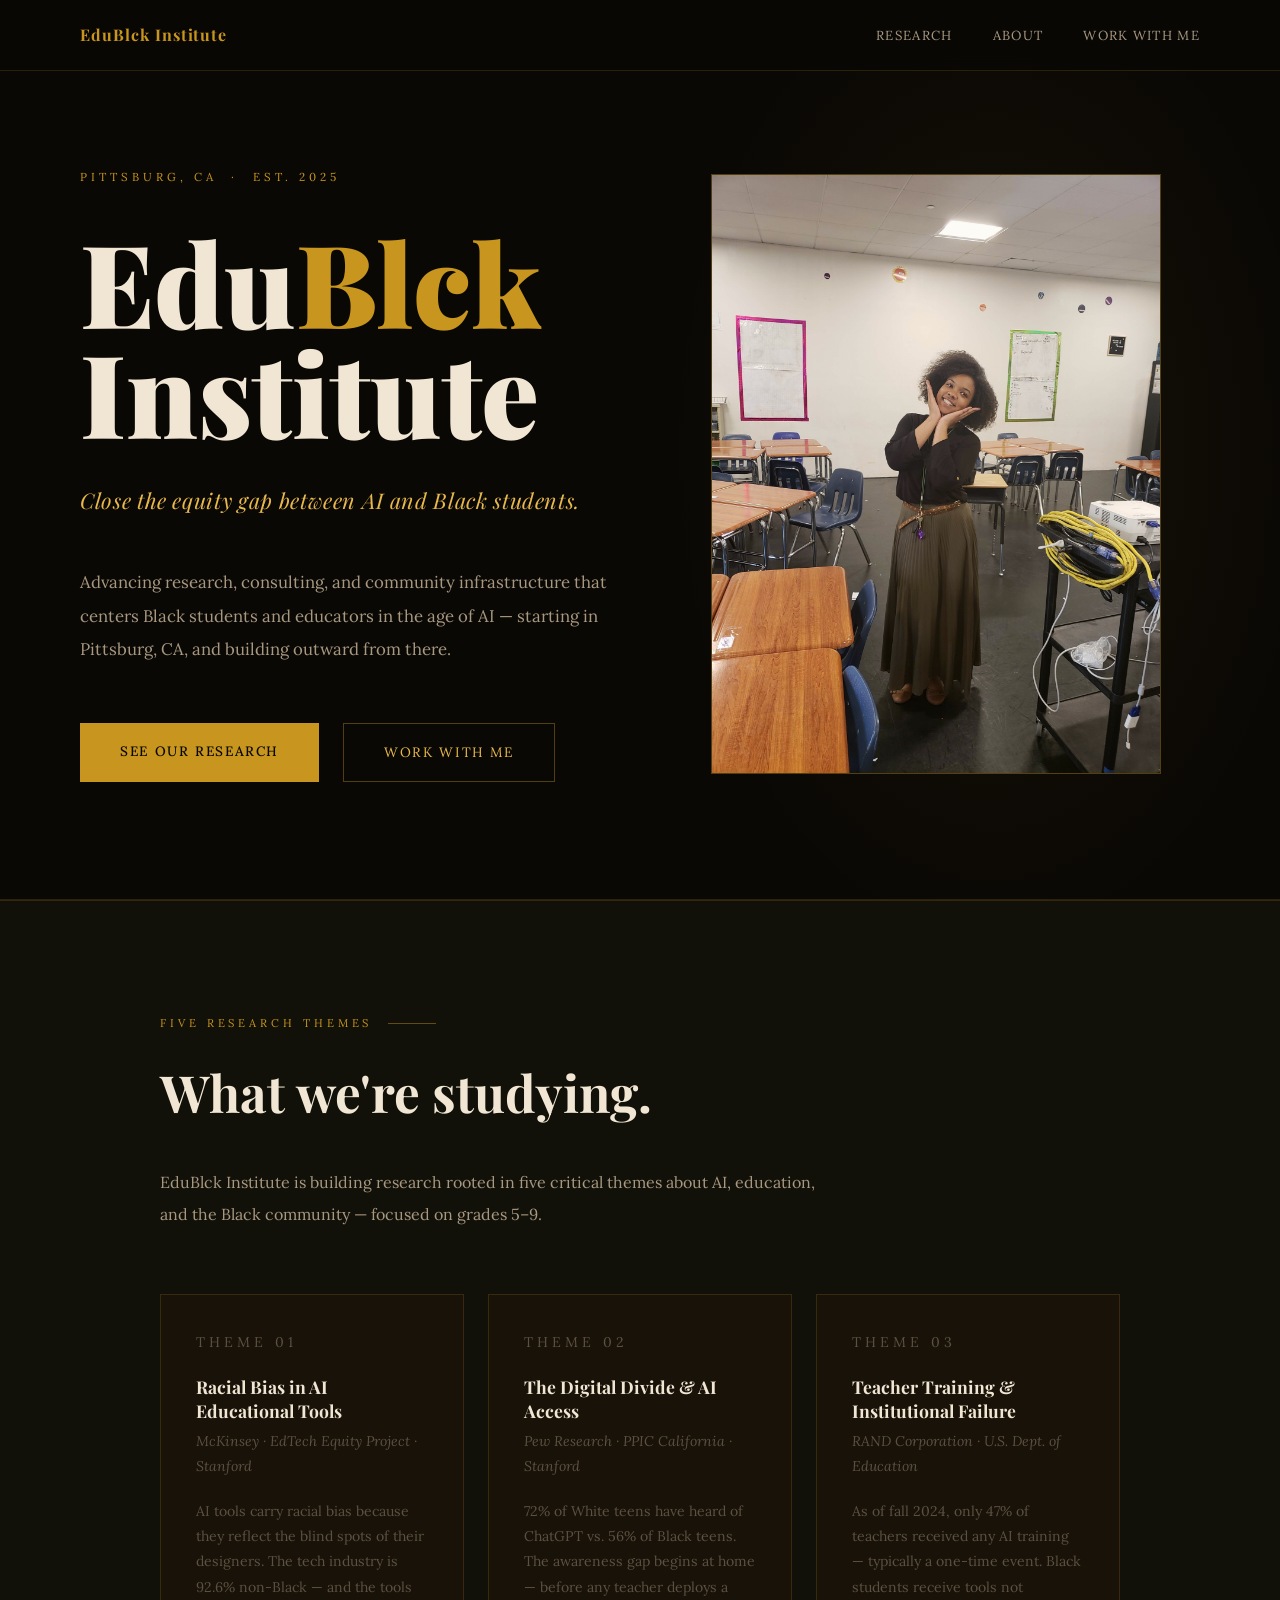
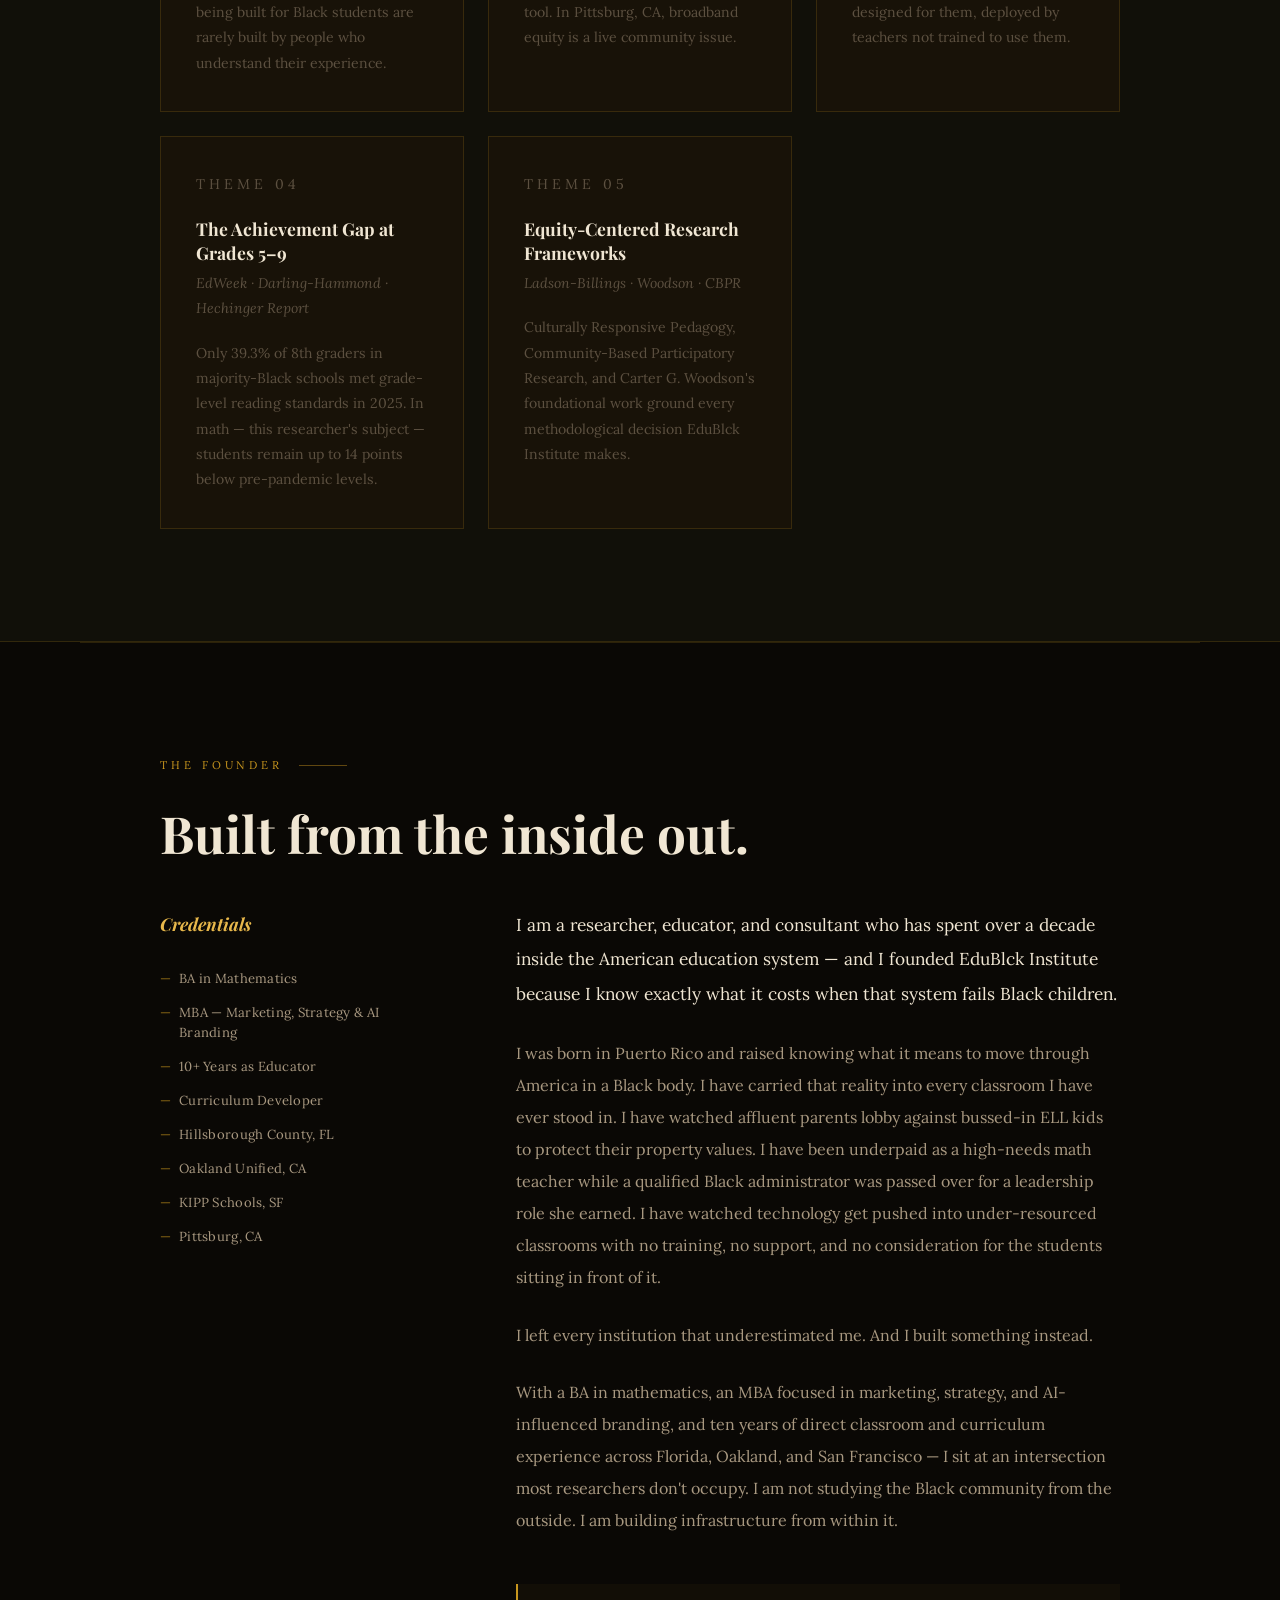
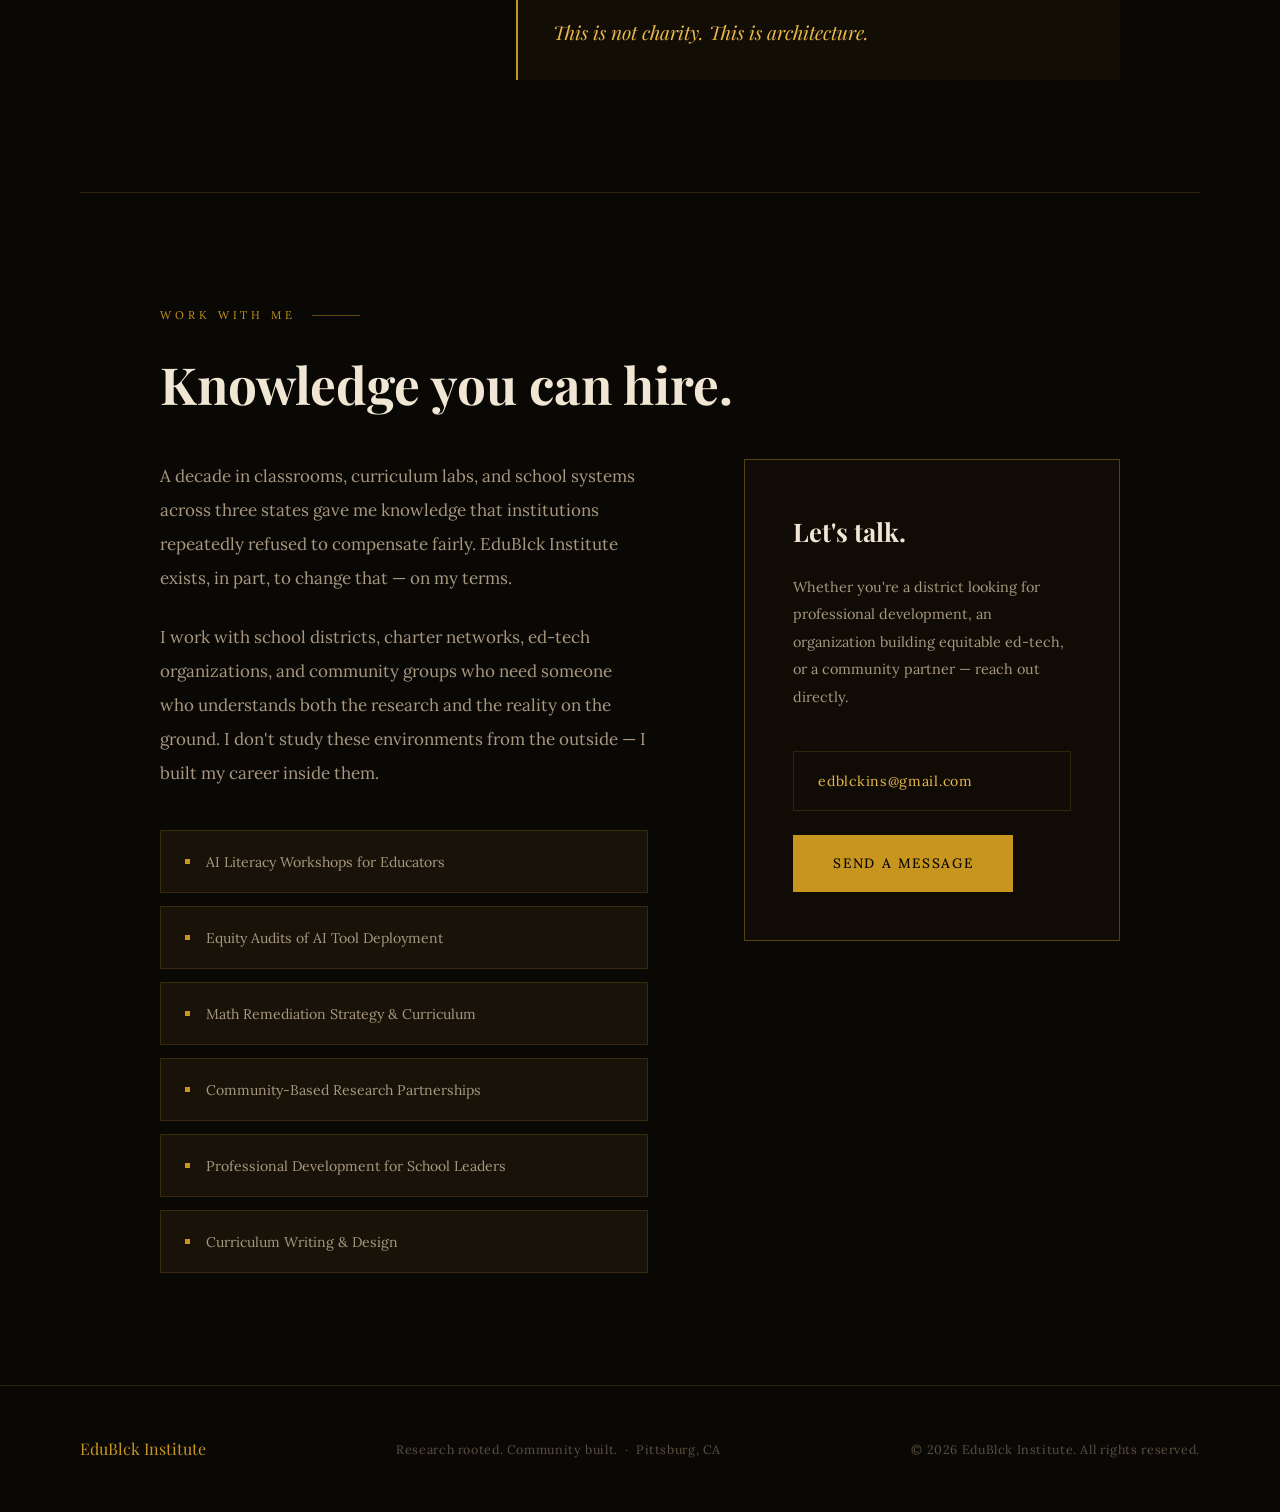
==== commit 3a7f28a0: "Update index.html" ====
--- a/index.html
+++ b/index.html
@@ -77,12 +77,31 @@
         /* HERO */
         .hero {
             min-height: 100vh;
-            display: flex;
-            flex-direction: column;
-            justify-content: center;
+            display: grid;
+            grid-template-columns: 1fr 1fr;
+            align-items: center;
+            gap: 4rem;
             padding: 9rem 5rem 6rem;
             position: relative;
             overflow: hidden;
+        }
+
+        .hero-content {
+            flex: 1;
+        }
+
+        .hero-image {
+            flex: 1;
+            display: flex;
+            justify-content: center;
+            align-items: center;
+        }
+
+        .hero-image img {
+            width: 100%;
+            max-width: 450px;
+            height: auto;
+            border: 1px solid var(--border-strong);
         }
 
         .hero::before {
@@ -226,6 +245,68 @@
             margin: 0 auto;
         }
 
+        /* RESEARCH */
+        .research-bg {
+            background: var(--bg-surface);
+            border-top: 1px solid var(--border);
+            border-bottom: 1px solid var(--border);
+        }
+
+        .research-intro {
+            max-width: 680px;
+            color: var(--cream-muted);
+            font-size: 1rem;
+            line-height: 2;
+            margin-bottom: 4rem;
+        }
+
+        .research-grid {
+            display: grid;
+            grid-template-columns: repeat(auto-fit, minmax(290px, 1fr));
+            gap: 1.5rem;
+        }
+
+        .research-card {
+            background: var(--bg-card);
+            border: 1px solid var(--border);
+            padding: 2.2rem;
+            transition: border-color 0.3s, transform 0.3s;
+        }
+
+        .research-card:hover {
+            border-color: var(--border-strong);
+            transform: translateY(-3px);
+        }
+
+        .card-type {
+            font-size: 0.68rem;
+            letter-spacing: 0.28em;
+            color: var(--gold);
+            text-transform: uppercase;
+            margin-bottom: 1.2rem;
+        }
+
+        .research-card h3 {
+            font-family: 'Playfair Display', serif;
+            font-size: 1.1rem;
+            color: var(--cream);
+            margin-bottom: 0.4rem;
+            line-height: 1.35;
+        }
+
+        .card-author {
+            font-size: 0.82rem;
+            color: var(--cream-muted);
+            font-style: italic;
+            margin-bottom: 1.2rem;
+        }
+
+        .research-card p {
+            font-size: 0.88rem;
+            color: var(--text-muted);
+            line-height: 1.8;
+        }
+
         /* ABOUT */
         .about-grid {
             display: grid;
@@ -296,128 +377,6 @@
             font-style: italic;
             color: var(--gold-light) !important;
             margin: 0 !important;
-        }
-
-        /* RESEARCH */
-        .research-bg {
-            background: var(--bg-surface);
-            border-top: 1px solid var(--border);
-            border-bottom: 1px solid var(--border);
-        }
-
-        .research-intro {
-            max-width: 680px;
-            color: var(--cream-muted);
-            font-size: 1rem;
-            line-height: 2;
-            margin-bottom: 4rem;
-        }
-
-        .research-grid {
-            display: grid;
-            grid-template-columns: repeat(auto-fit, minmax(290px, 1fr));
-            gap: 1.5rem;
-        }
-
-        .research-card {
-            background: var(--bg-card);
-            border: 1px solid var(--border);
-            padding: 2.2rem;
-            transition: border-color 0.3s, transform 0.3s;
-        }
-
-        .research-card:hover {
-            border-color: var(--border-strong);
-            transform: translateY(-3px);
-        }
-
-        .card-type {
-            font-size: 0.68rem;
-            letter-spacing: 0.28em;
-            color: var(--gold);
-            text-transform: uppercase;
-            margin-bottom: 1.2rem;
-        }
-
-        .research-card h3 {
-            font-family: 'Playfair Display', serif;
-            font-size: 1.1rem;
-            color: var(--cream);
-            margin-bottom: 0.4rem;
-            line-height: 1.35;
-        }
-
-        .card-author {
-            font-size: 0.82rem;
-            color: var(--cream-muted);
-            font-style: italic;
-            margin-bottom: 1.2rem;
-        }
-
-        .research-card p {
-            font-size: 0.88rem;
-            color: var(--text-muted);
-            line-height: 1.8;
-        }
-
-        .research-note {
-            margin-top: 3rem;
-            padding: 1.5rem 2rem;
-            border: 1px dashed var(--border);
-            font-size: 0.88rem;
-            color: var(--cream-muted);
-            font-style: italic;
-        }
-
-        /* SURVEY */
-        .survey-intro {
-            max-width: 640px;
-            color: var(--cream-muted);
-            font-size: 1rem;
-            line-height: 2;
-            margin-bottom: 4rem;
-        }
-
-        .survey-grid {
-            display: grid;
-            grid-template-columns: repeat(auto-fit, minmax(290px, 1fr));
-            gap: 1.5rem;
-        }
-
-        .survey-card {
-            border: 1px solid var(--border);
-            padding: 2.5rem;
-            background: var(--bg-card);
-            transition: border-color 0.3s;
-            display: flex;
-            flex-direction: column;
-        }
-
-        .survey-card:hover { border-color: var(--gold); }
-
-        .survey-card h3 {
-            font-family: 'Playfair Display', serif;
-            font-size: 1.3rem;
-            color: var(--cream);
-            margin-bottom: 1.2rem;
-        }
-
-        .survey-card p {
-            font-size: 0.9rem;
-            color: var(--cream-muted);
-            line-height: 1.85;
-            margin-bottom: 2.2rem;
-            flex: 1;
-        }
-
-        .badge-soon {
-            display: inline-block;
-            border: 1px solid var(--border-strong);
-            color: var(--gold);
-            padding: 0.6rem 1.4rem;
-            font-size: 0.75rem;
-            letter-spacing: 0.15em;
-            text-transform: uppercase;
         }
 
         /* CONSULTING */
@@ -503,70 +462,6 @@
 
         .contact-email-link:hover { border-color: var(--gold); }
 
-        /* CONNECT */
-        .connect-bg {
-            background: var(--bg-surface);
-            border-top: 1px solid var(--border);
-            text-align: center;
-        }
-
-        .connect-bg h2 {
-            max-width: 560px;
-            margin: 0 auto 1.5rem;
-        }
-
-        .connect-bg p {
-            max-width: 480px;
-            margin: 0 auto 3.5rem;
-            color: var(--cream-muted);
-            font-size: 1rem;
-            line-height: 2;
-        }
-
-        .signup-form {
-            display: flex;
-            max-width: 480px;
-            margin: 0 auto;
-        }
-
-        .signup-form input {
-            flex: 1;
-            padding: 1.1rem 1.5rem;
-            background: var(--bg-card);
-            border: 1px solid var(--border-strong);
-            border-right: none;
-            color: var(--cream);
-            font-family: 'Lora', serif;
-            font-size: 0.9rem;
-            outline: none;
-        }
-
-        .signup-form input::placeholder { color: var(--text-muted); }
-        .signup-form input:focus { border-color: var(--gold); }
-
-        .signup-form button {
-            padding: 1.1rem 2rem;
-            background: var(--gold);
-            color: #0A0805;
-            border: none;
-            font-family: 'Lora', serif;
-            font-size: 0.82rem;
-            font-weight: 500;
-            letter-spacing: 0.12em;
-            text-transform: uppercase;
-            cursor: pointer;
-            transition: background 0.3s;
-        }
-
-        .signup-form button:hover { background: var(--gold-light); }
-
-        .connect-note {
-            margin-top: 1.5rem;
-            font-size: 0.78rem;
-            color: var(--text-muted);
-            letter-spacing: 0.05em;
-        }
-
         /* FOOTER */
         footer {
             padding: 3rem 5rem;
@@ -592,15 +487,17 @@
         @media (max-width: 900px) {
             nav { padding: 1rem 1.5rem; }
             .nav-links { display: none; }
-            .hero { padding: 7rem 1.5rem 5rem; }
+            .hero { 
+                grid-template-columns: 1fr;
+                padding: 7rem 1.5rem 5rem;
+                gap: 2rem;
+            }
             .section-wrap { padding: 5rem 1.5rem; }
             .about-grid,
             .consulting-grid { grid-template-columns: 1fr; gap: 3rem; }
             .about-sidebar { position: static; }
             .contact-box { position: static; }
             footer { padding: 2.5rem 1.5rem; flex-direction: column; gap: 1rem; text-align: center; }
-            .signup-form { flex-direction: column; max-width: 100%; }
-            .signup-form input { border-right: 1px solid var(--border-strong); border-bottom: none; }
         }
     </style>
 </head>
@@ -610,25 +507,71 @@
 <nav>
     <a href="#" class="nav-logo">EduBlck Institute</a>
     <ul class="nav-links">
+        <li><a href="#research">Research</a></li>
         <li><a href="#about">About</a></li>
-        <li><a href="research.html">Research</a></li>
-        <li><a href="#survey">Community</a></li>
         <li><a href="#consulting">Work With Me</a></li>
-        <li><a href="#connect">Stay Connected</a></li>
     </ul>
 </nav>
 
 <!-- HERO -->
 <div class="hero">
-    <p class="hero-eyebrow">Pittsburg, CA &nbsp;·&nbsp; Est. 2025</p>
-    <h1>Edu<span class="accent">Blck</span><br>Institute</h1>
-    <p class="hero-tagline">Research rooted. Community built.</p>
-    <p class="hero-mission">Advancing research, consulting, and community infrastructure that centers Black students and educators in the age of AI — starting in Pittsburg, CA, and building outward from there.</p>
-    <div class="hero-cta">
-        <a href="#survey" class="btn-primary">Join the Research</a>
-        <a href="#consulting" class="btn-outline">Work With Me</a>
+    <div class="hero-content">
+        <p class="hero-eyebrow">Pittsburg, CA &nbsp;·&nbsp; Est. 2025</p>
+        <h1>Edu<span class="accent">Blck</span><br>Institute</h1>
+        <p class="hero-tagline">Close the equity gap between AI and Black students.</p>
+        <p class="hero-mission">Advancing research, consulting, and community infrastructure that centers Black students and educators in the age of AI — starting in Pittsburg, CA, and building outward from there.</p>
+        <div class="hero-cta">
+            <a href="#research" class="btn-primary">See Our Research</a>
+            <a href="#consulting" class="btn-outline">Work With Me</a>
+        </div>
+    </div>
+    <div class="hero-image">
+        <img src="Karla_OSA_2017.jpeg" alt="EduBlck Institute founder in classroom">
     </div>
 </div>
+
+<!-- RESEARCH THEMES -->
+<div class="research-bg" id="research">
+    <div class="section-wrap">
+        <p class="section-label">Five Research Themes</p>
+        <h2>What we're studying.</h2>
+        <p class="research-intro">EduBlck Institute is building research rooted in five critical themes about AI, education, and the Black community — focused on grades 5–9.</p>
+        <div class="research-grid">
+            <div class="research-card">
+                <p class="card-type">Theme 01</p>
+                <h3>Racial Bias in AI Educational Tools</h3>
+                <p class="card-author">McKinsey · EdTech Equity Project · Stanford</p>
+                <p>AI tools carry racial bias because they reflect the blind spots of their designers. The tech industry is 92.6% non-Black — and the tools being built for Black students are rarely built by people who understand their experience.</p>
+            </div>
+            <div class="research-card">
+                <p class="card-type">Theme 02</p>
+                <h3>The Digital Divide & AI Access</h3>
+                <p class="card-author">Pew Research · PPIC California · Stanford</p>
+                <p>72% of White teens have heard of ChatGPT vs. 56% of Black teens. The awareness gap begins at home — before any teacher deploys a tool. In Pittsburg, CA, broadband equity is a live community issue.</p>
+            </div>
+            <div class="research-card">
+                <p class="card-type">Theme 03</p>
+                <h3>Teacher Training & Institutional Failure</h3>
+                <p class="card-author">RAND Corporation · U.S. Dept. of Education</p>
+                <p>As of fall 2024, only 47% of teachers received any AI training — typically a one-time event. Black students receive tools not designed for them, deployed by teachers not trained to use them.</p>
+            </div>
+            <div class="research-card">
+                <p class="card-type">Theme 04</p>
+                <h3>The Achievement Gap at Grades 5–9</h3>
+                <p class="card-author">EdWeek · Darling-Hammond · Hechinger Report</p>
+                <p>Only 39.3% of 8th graders in majority-Black schools met grade-level reading standards in 2025. In math — this researcher's subject — students remain up to 14 points below pre-pandemic levels.</p>
+            </div>
+            <div class="research-card">
+                <p class="card-type">Theme 05</p>
+                <h3>Equity-Centered Research Frameworks</h3>
+                <p class="card-author">Ladson-Billings · Woodson · CBPR</p>
+                <p>Culturally Responsive Pedagogy, Community-Based Participatory Research, and Carter G. Woodson's foundational work ground every methodological decision EduBlck Institute makes.</p>
+            </div>
+        </div>
+    </div>
+</div>
+
+<div class="divider"></div>
 
 <!-- ABOUT -->
 <div id="about">
@@ -664,87 +607,6 @@
 
 <div class="divider"></div>
 
-<!-- RESEARCH -->
-<div class="research-bg" id="research">
-    <div class="section-wrap">
-        <p class="section-label">Research</p>
-        <h2>What I'm reading & reviewing.</h2>
-        <p class="research-intro">EduBlck Institute is building a working literature review on AI, education, and the Black community — focused on grades 5–9. This is a living document, updated as the research develops. Below are the five themes organizing the work.</p>
-        <div class="research-grid">
-            <div class="research-card">
-                <p class="card-type">Theme 01 · Active</p>
-                <h3>Racial Bias in AI Educational Tools</h3>
-                <p class="card-author">McKinsey · EdTech Equity Project · Stanford</p>
-                <p>AI tools carry racial bias because they reflect the blind spots of their designers. The tech industry is 92.6% non-Black — and the tools being built for Black students are rarely built by people who understand their experience.</p>
-            </div>
-            <div class="research-card">
-                <p class="card-type">Theme 02 · Active</p>
-                <h3>The Digital Divide & AI Access</h3>
-                <p class="card-author">Pew Research · PPIC California · Stanford</p>
-                <p>72% of White teens have heard of ChatGPT vs. 56% of Black teens. The awareness gap begins at home — before any teacher deploys a tool. In Pittsburg, CA, broadband equity is a live community issue.</p>
-            </div>
-            <div class="research-card">
-                <p class="card-type">Theme 03 · Active</p>
-                <h3>Teacher Training & Institutional Failure</h3>
-                <p class="card-author">RAND Corporation · U.S. Dept. of Education</p>
-                <p>As of fall 2024, only 47% of teachers received any AI training — typically a one-time event. Black students receive tools not designed for them, deployed by teachers not trained to use them.</p>
-            </div>
-            <div class="research-card">
-                <p class="card-type">Theme 04 · Active</p>
-                <h3>The Achievement Gap at Grades 5–9</h3>
-                <p class="card-author">EdWeek · Darling-Hammond · Hechinger Report</p>
-                <p>Only 39.3% of 8th graders in majority-Black schools met grade-level reading standards in 2025. In math — this researcher's subject — students remain up to 14 points below pre-pandemic levels.</p>
-            </div>
-            <div class="research-card">
-                <p class="card-type">Theme 05 · Core Framework</p>
-                <h3>Equity-Centered Research Frameworks</h3>
-                <p class="card-author">Ladson-Billings · Woodson · CBPR</p>
-                <p>Culturally Responsive Pedagogy, Community-Based Participatory Research, and Carter G. Woodson's foundational work ground every methodological decision EduBlck Institute makes.</p>
-            </div>
-            <div class="research-card" style="display:flex;flex-direction:column;justify-content:center;align-items:flex-start;border-color:rgba(200,150,30,0.38);background:rgba(200,150,30,0.03);">
-                <p class="card-type">Full Document · View Only</p>
-                <h3>Working Literature Review</h3>
-                <p class="card-author">EduBlck Institute · Updated Ongoing</p>
-                <p>Read the complete literature review including full citations, researcher notes, the reading list, and the research gap analysis.</p>
-                <a href="research.html" class="btn-primary" style="margin-top:1.5rem;font-size:0.78rem;padding:0.8rem 1.8rem;">View Full Research</a>
-            </div>
-        </div>
-        <div class="research-note">
-            This is a living document. Check back regularly — new sources, annotations, and field observations are added as the research develops. <a href="research.html" style="color:var(--gold-light);text-decoration:none;">Read the full working literature review →</a>
-        </div>
-    </div>
-</div>
-
-<div class="divider"></div>
-
-<!-- SURVEY -->
-<div id="survey">
-    <div class="section-wrap">
-        <p class="section-label">Community Research</p>
-        <h2>Your voice is the research.</h2>
-        <p class="survey-intro">EduBlck Institute is conducting community-based research in Pittsburg, CA exploring how AI is reshaping education for Black students and educators. Your experience is not a data point — it is the foundation.</p>
-        <div class="survey-grid">
-            <div class="survey-card">
-                <h3>Educator Survey</h3>
-                <p>Are you a current or former educator? Share your direct experience with how technology and AI tools have been introduced in your school — and who was left out of that conversation.</p>
-                <span class="badge-soon">Survey Coming Soon</span>
-            </div>
-            <div class="survey-card">
-                <h3>Community Survey</h3>
-                <p>Are you a parent, student, or community member in the Pittsburg, CA area? Tell us how AI in education is showing up — or not showing up — in your daily experience.</p>
-                <span class="badge-soon">Survey Coming Soon</span>
-            </div>
-            <div class="survey-card">
-                <h3>Research Partner Interest</h3>
-                <p>Are you an educator, school leader, or community organization interested in partnering with EduBlck Institute on formal research? Let's talk about what that looks like.</p>
-                <a href="mailto:edblckins@gmail.com" class="btn-primary" style="font-size: 0.78rem; padding: 0.8rem 1.8rem;">Get in Touch</a>
-            </div>
-        </div>
-    </div>
-</div>
-
-<div class="divider"></div>
-
 <!-- CONSULTING -->
 <div id="consulting">
     <div class="section-wrap">
@@ -765,25 +627,11 @@
             </div>
             <div class="contact-box">
                 <h3>Let's talk.</h3>
-                <p>Whether you're a district looking for professional development, an organization building equitable ed-tech, or a community partner — reach out directly. No intermediaries.</p>
+                <p>Whether you're a district looking for professional development, an organization building equitable ed-tech, or a community partner — reach out directly.</p>
                 <a href="mailto:edblckins@gmail.com" class="contact-email-link">edblckins@gmail.com</a>
                 <a href="mailto:edblckins@gmail.com" class="btn-primary">Send a Message</a>
             </div>
         </div>
-    </div>
-</div>
-
-<!-- STAY CONNECTED -->
-<div class="connect-bg" id="connect">
-    <div class="section-wrap">
-        <p class="section-label center">Stay Connected</p>
-        <h2>Follow the research as it happens.</h2>
-        <p>Sign up to receive updates on EduBlck Institute's community findings, research notes, and new resources — directly to your inbox.</p>
-        <form class="signup-form" action="mailto:edblckins@gmail.com" method="GET">
-            <input type="email" name="email" placeholder="Your email address" required>
-            <button type="submit">Subscribe</button>
-        </form>
-        <p class="connect-note">No spam. No selling. Just the research.</p>
     </div>
 </div>
 
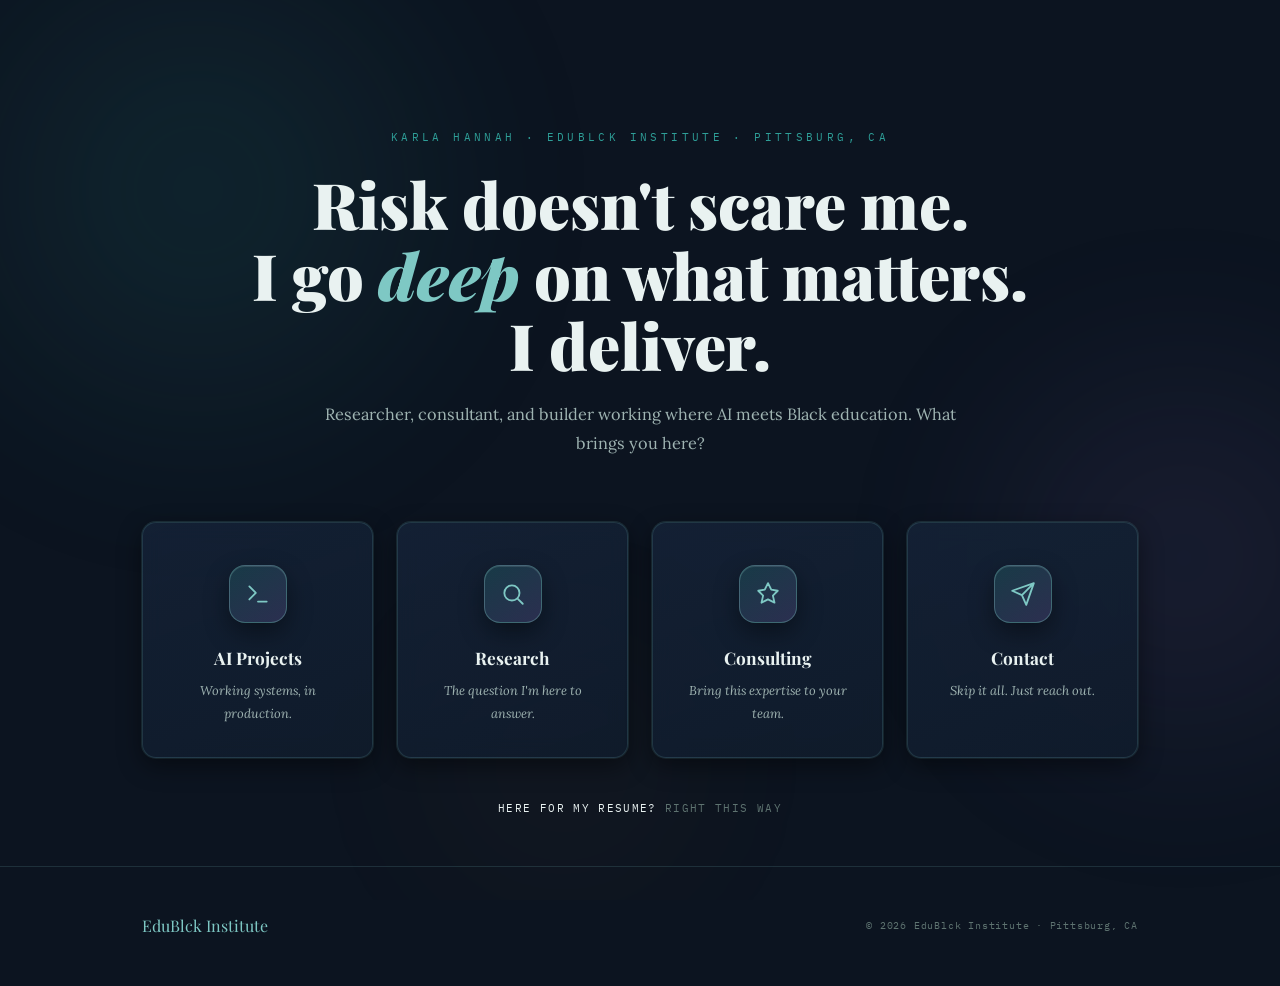
==== commit 50e4b8c8: "Add files via upload" ====
--- a/index.html
+++ b/index.html
@@ -3,644 +3,69 @@
 <head>
     <meta charset="UTF-8">
     <meta name="viewport" content="width=device-width, initial-scale=1.0">
-    <title>EduBlck Institute</title>
-    <meta name="description" content="Research, consulting, and community infrastructure centering Black students and educators in the age of AI. Based in Pittsburg, CA.">
+    <title>Karla Hannah · EduBlck Institute</title>
+    <meta name="description" content="Karla Hannah takes calculated risks on hard problems in AI, education, and equity. Researcher, consultant, and builder. Founder of EduBlck Institute, Pittsburg, CA.">
     <link rel="preconnect" href="https://fonts.googleapis.com">
     <link rel="preconnect" href="https://fonts.gstatic.com" crossorigin>
-    <link href="https://fonts.googleapis.com/css2?family=Playfair+Display:ital,wght@0,400;0,700;0,900;1,400&family=Lora:ital,wght@0,400;0,500;1,400&display=swap" rel="stylesheet">
-    <style>
-        :root {
-            --bg: #0A0805;
-            --bg-surface: #111009;
-            --bg-card: #181208;
-            --gold: #C8961E;
-            --gold-light: #E8B84B;
-            --gold-pale: #F5E6C0;
-            --cream: #F0E6D3;
-            --cream-muted: #A89880;
-            --text-muted: #5C5040;
-            --border: rgba(200, 150, 30, 0.18);
-            --border-strong: rgba(200, 150, 30, 0.38);
-        }
-
-        * { margin: 0; padding: 0; box-sizing: border-box; }
-        html { scroll-behavior: smooth; }
-
-        body {
-            background: var(--bg);
-            color: var(--cream);
-            font-family: 'Lora', Georgia, serif;
-            line-height: 1.85;
-            font-size: 17px;
-        }
-
-        /* NAV */
-        nav {
-            position: fixed;
-            top: 0; left: 0; right: 0;
-            z-index: 100;
-            padding: 1.2rem 5rem;
-            display: flex;
-            justify-content: space-between;
-            align-items: center;
-            background: rgba(10, 8, 5, 0.92);
-            backdrop-filter: blur(12px);
-            border-bottom: 1px solid var(--border);
-        }
-
-        .nav-logo {
-            font-family: 'Playfair Display', serif;
-            font-size: 1rem;
-            font-weight: 700;
-            color: var(--gold);
-            letter-spacing: 0.06em;
-            text-decoration: none;
-        }
-
-        .nav-links {
-            display: flex;
-            gap: 2.5rem;
-            list-style: none;
-        }
-
-        .nav-links a {
-            color: var(--cream-muted);
-            text-decoration: none;
-            font-size: 0.82rem;
-            letter-spacing: 0.1em;
-            text-transform: uppercase;
-            transition: color 0.3s;
-        }
-
-        .nav-links a:hover { color: var(--gold-light); }
-
-        /* HERO */
-        .hero {
-            min-height: 100vh;
-            display: grid;
-            grid-template-columns: 1fr 1fr;
-            align-items: center;
-            gap: 4rem;
-            padding: 9rem 5rem 6rem;
-            position: relative;
-            overflow: hidden;
-        }
-
-        .hero-content {
-            flex: 1;
-        }
-
-        .hero-image {
-            flex: 1;
-            display: flex;
-            justify-content: center;
-            align-items: center;
-        }
-
-        .hero-image img {
-            width: 100%;
-            max-width: 450px;
-            height: auto;
-            border: 1px solid var(--border-strong);
-        }
-
-        .hero::before {
-            content: '';
-            position: absolute;
-            top: -10%;
-            right: -5%;
-            width: 55%;
-            height: 120%;
-            background: radial-gradient(ellipse at center, rgba(200, 150, 30, 0.07) 0%, transparent 65%);
-            pointer-events: none;
-        }
-
-        .hero::after {
-            content: '';
-            position: absolute;
-            bottom: 0;
-            left: 0;
-            right: 0;
-            height: 1px;
-            background: var(--border);
-        }
-
-        .hero-eyebrow {
-            font-size: 0.72rem;
-            letter-spacing: 0.35em;
-            color: var(--gold);
-            text-transform: uppercase;
-            margin-bottom: 2.5rem;
-        }
-
-        .hero h1 {
-            font-family: 'Playfair Display', serif;
-            font-size: clamp(4rem, 9vw, 8rem);
-            font-weight: 900;
-            line-height: 0.95;
-            color: var(--cream);
-            margin-bottom: 0.15rem;
-        }
-
-        .hero h1 .accent { color: var(--gold); }
-
-        .hero-tagline {
-            font-family: 'Playfair Display', serif;
-            font-size: clamp(1rem, 2vw, 1.35rem);
-            font-style: italic;
-            color: var(--gold-light);
-            margin: 2.2rem 0 2.8rem;
-            letter-spacing: 0.03em;
-        }
-
-        .hero-mission {
-            max-width: 600px;
-            font-size: 1.05rem;
-            color: var(--cream-muted);
-            line-height: 2;
-            margin-bottom: 3.5rem;
-        }
-
-        .hero-cta {
-            display: flex;
-            gap: 1.5rem;
-            flex-wrap: wrap;
-        }
-
-        .btn-primary {
-            display: inline-block;
-            background: var(--gold);
-            color: #0A0805;
-            padding: 1rem 2.5rem;
-            font-family: 'Lora', serif;
-            font-size: 0.85rem;
-            font-weight: 500;
-            letter-spacing: 0.12em;
-            text-decoration: none;
-            text-transform: uppercase;
-            border: none;
-            cursor: pointer;
-            transition: background 0.3s;
-        }
-
-        .btn-primary:hover { background: var(--gold-light); }
-
-        .btn-outline {
-            display: inline-block;
-            border: 1px solid var(--border-strong);
-            color: var(--gold-light);
-            padding: 1rem 2.5rem;
-            font-family: 'Lora', serif;
-            font-size: 0.85rem;
-            letter-spacing: 0.12em;
-            text-decoration: none;
-            text-transform: uppercase;
-            transition: border-color 0.3s, color 0.3s;
-        }
-
-        .btn-outline:hover { border-color: var(--gold); color: var(--gold); }
-
-        /* SECTION BASE */
-        .section-wrap {
-            max-width: 1120px;
-            margin: 0 auto;
-            padding: 7rem 5rem;
-        }
-
-        .section-label {
-            font-size: 0.7rem;
-            letter-spacing: 0.35em;
-            color: var(--gold);
-            text-transform: uppercase;
-            margin-bottom: 1.8rem;
-            display: flex;
-            align-items: center;
-            gap: 1rem;
-        }
-
-        .section-label::after {
-            content: '';
-            width: 48px;
-            height: 1px;
-            background: var(--gold);
-            opacity: 0.45;
-        }
-
-        .section-label.center { justify-content: center; }
-        .section-label.center::after { display: none; }
-
-        h2 {
-            font-family: 'Playfair Display', serif;
-            font-size: clamp(2.2rem, 4vw, 3.2rem);
-            font-weight: 700;
-            color: var(--cream);
-            line-height: 1.15;
-            margin-bottom: 2.8rem;
-        }
-
-        .divider {
-            height: 1px;
-            background: var(--border);
-            max-width: 1120px;
-            margin: 0 auto;
-        }
-
-        /* RESEARCH */
-        .research-bg {
-            background: var(--bg-surface);
-            border-top: 1px solid var(--border);
-            border-bottom: 1px solid var(--border);
-        }
-
-        .research-intro {
-            max-width: 680px;
-            color: var(--cream-muted);
-            font-size: 1rem;
-            line-height: 2;
-            margin-bottom: 4rem;
-        }
-
-        .research-grid {
-            display: grid;
-            grid-template-columns: repeat(auto-fit, minmax(290px, 1fr));
-            gap: 1.5rem;
-        }
-
-        .research-card {
-            background: var(--bg-card);
-            border: 1px solid var(--border);
-            padding: 2.2rem;
-            transition: border-color 0.3s, transform 0.3s;
-        }
-
-        .research-card:hover {
-            border-color: var(--border-strong);
-            transform: translateY(-3px);
-        }
-
-        .card-type {
-            font-size: 0.68rem;
-            letter-spacing: 0.28em;
-            color: var(--gold);
-            text-transform: uppercase;
-            margin-bottom: 1.2rem;
-        }
-
-        .research-card h3 {
-            font-family: 'Playfair Display', serif;
-            font-size: 1.1rem;
-            color: var(--cream);
-            margin-bottom: 0.4rem;
-            line-height: 1.35;
-        }
-
-        .card-author {
-            font-size: 0.82rem;
-            color: var(--cream-muted);
-            font-style: italic;
-            margin-bottom: 1.2rem;
-        }
-
-        .research-card p {
-            font-size: 0.88rem;
-            color: var(--text-muted);
-            line-height: 1.8;
-        }
-
-        /* ABOUT */
-        .about-grid {
-            display: grid;
-            grid-template-columns: 260px 1fr;
-            gap: 6rem;
-            align-items: start;
-        }
-
-        .about-sidebar {
-            position: sticky;
-            top: 7rem;
-        }
-
-        .about-sidebar h3 {
-            font-family: 'Playfair Display', serif;
-            font-size: 1.1rem;
-            font-style: italic;
-            color: var(--gold-light);
-            margin-bottom: 1.8rem;
-        }
-
-        .cred-list {
-            list-style: none;
-            display: flex;
-            flex-direction: column;
-            gap: 0.9rem;
-        }
-
-        .cred-list li {
-            font-size: 0.82rem;
-            color: var(--cream-muted);
-            padding-left: 1.2rem;
-            position: relative;
-            letter-spacing: 0.02em;
-            line-height: 1.5;
-        }
-
-        .cred-list li::before {
-            content: '—';
-            position: absolute;
-            left: 0;
-            color: var(--gold);
-            opacity: 0.7;
-        }
-
-        .about-bio p {
-            color: var(--cream-muted);
-            margin-bottom: 1.6rem;
-            font-size: 1rem;
-            line-height: 2;
-        }
-
-        .about-bio p:first-child {
-            color: var(--cream);
-            font-size: 1.08rem;
-        }
-
-        .pullquote {
-            margin-top: 3rem;
-            padding: 1.8rem 2.2rem;
-            border-left: 2px solid var(--gold);
-            background: rgba(200, 150, 30, 0.04);
-        }
-
-        .pullquote p {
-            font-family: 'Playfair Display', serif !important;
-            font-size: 1.2rem !important;
-            font-style: italic;
-            color: var(--gold-light) !important;
-            margin: 0 !important;
-        }
-
-        /* CONSULTING */
-        .consulting-grid {
-            display: grid;
-            grid-template-columns: 1.3fr 1fr;
-            gap: 6rem;
-            align-items: start;
-        }
-
-        .consulting-content p {
-            color: var(--cream-muted);
-            margin-bottom: 1.6rem;
-            line-height: 2;
-        }
-
-        .services-list {
-            list-style: none;
-            margin-top: 2.5rem;
-            display: flex;
-            flex-direction: column;
-            gap: 0.8rem;
-        }
-
-        .services-list li {
-            padding: 1.1rem 1.5rem;
-            border: 1px solid var(--border);
-            background: var(--bg-card);
-            font-size: 0.88rem;
-            color: var(--cream-muted);
-            display: flex;
-            align-items: center;
-            gap: 1rem;
-            transition: border-color 0.3s, color 0.3s;
-        }
-
-        .services-list li:hover {
-            border-color: var(--border-strong);
-            color: var(--cream);
-        }
-
-        .services-list li::before {
-            content: '';
-            width: 5px;
-            height: 5px;
-            background: var(--gold);
-            flex-shrink: 0;
-        }
-
-        .contact-box {
-            border: 1px solid var(--border-strong);
-            padding: 3rem;
-            background: rgba(200, 150, 30, 0.03);
-            position: sticky;
-            top: 7rem;
-        }
-
-        .contact-box h3 {
-            font-family: 'Playfair Display', serif;
-            font-size: 1.6rem;
-            color: var(--cream);
-            margin-bottom: 1.2rem;
-        }
-
-        .contact-box p {
-            font-size: 0.9rem;
-            color: var(--cream-muted);
-            margin-bottom: 2.5rem;
-            line-height: 1.9;
-        }
-
-        .contact-email-link {
-            display: block;
-            color: var(--gold-light);
-            font-size: 0.88rem;
-            text-decoration: none;
-            letter-spacing: 0.05em;
-            padding: 1rem 1.5rem;
-            border: 1px solid var(--border);
-            margin-bottom: 1.5rem;
-            transition: border-color 0.3s;
-        }
-
-        .contact-email-link:hover { border-color: var(--gold); }
-
-        /* FOOTER */
-        footer {
-            padding: 3rem 5rem;
-            display: flex;
-            justify-content: space-between;
-            align-items: center;
-            border-top: 1px solid var(--border);
-        }
-
-        .footer-logo {
-            font-family: 'Playfair Display', serif;
-            font-size: 1rem;
-            color: var(--gold);
-        }
-
-        footer p {
-            font-size: 0.78rem;
-            color: var(--text-muted);
-            letter-spacing: 0.05em;
-        }
-
-        /* RESPONSIVE */
-        @media (max-width: 900px) {
-            nav { padding: 1rem 1.5rem; }
-            .nav-links { display: none; }
-            .hero { 
-                grid-template-columns: 1fr;
-                padding: 7rem 1.5rem 5rem;
-                gap: 2rem;
-            }
-            .section-wrap { padding: 5rem 1.5rem; }
-            .about-grid,
-            .consulting-grid { grid-template-columns: 1fr; gap: 3rem; }
-            .about-sidebar { position: static; }
-            .contact-box { position: static; }
-            footer { padding: 2.5rem 1.5rem; flex-direction: column; gap: 1rem; text-align: center; }
-        }
-    </style>
+    <link href="https://fonts.googleapis.com/css2?family=Playfair+Display:ital,wght@0,700;0,900;1,700;1,900&family=Lora:ital,wght@0,400;0,500;1,400&family=IBM+Plex+Mono:wght@400;500&display=swap" rel="stylesheet">
+    <link rel="stylesheet" href="styles.css">
 </head>
 <body>
 
-<!-- NAV -->
-<nav>
-    <a href="#" class="nav-logo">EduBlck Institute</a>
-    <ul class="nav-links">
-        <li><a href="#research">Research</a></li>
-        <li><a href="#about">About</a></li>
-        <li><a href="#consulting">Work With Me</a></li>
-    </ul>
-</nav>
-
-<!-- HERO -->
-<div class="hero">
-    <div class="hero-content">
-        <p class="hero-eyebrow">Pittsburg, CA &nbsp;·&nbsp; Est. 2025</p>
-        <h1>Edu<span class="accent">Blck</span><br>Institute</h1>
-        <p class="hero-tagline">Close the equity gap between AI and Black students.</p>
-        <p class="hero-mission">Advancing research, consulting, and community infrastructure that centers Black students and educators in the age of AI — starting in Pittsburg, CA, and building outward from there.</p>
-        <div class="hero-cta">
-            <a href="#research" class="btn-primary">See Our Research</a>
-            <a href="#consulting" class="btn-outline">Work With Me</a>
-        </div>
-    </div>
-    <div class="hero-image">
-        <img src="Karla_OSA_2017.jpeg" alt="EduBlck Institute founder in classroom">
-    </div>
+<div class="aurora" aria-hidden="true">
+    <div class="blob b1"></div>
+    <div class="blob b2"></div>
+    <div class="blob b3"></div>
 </div>
 
-<!-- RESEARCH THEMES -->
-<div class="research-bg" id="research">
-    <div class="section-wrap">
-        <p class="section-label">Five Research Themes</p>
-        <h2>What we're studying.</h2>
-        <p class="research-intro">EduBlck Institute is building research rooted in five critical themes about AI, education, and the Black community — focused on grades 5–9.</p>
-        <div class="research-grid">
-            <div class="research-card">
-                <p class="card-type">Theme 01</p>
-                <h3>Racial Bias in AI Educational Tools</h3>
-                <p class="card-author">McKinsey · EdTech Equity Project · Stanford</p>
-                <p>AI tools carry racial bias because they reflect the blind spots of their designers. The tech industry is 92.6% non-Black — and the tools being built for Black students are rarely built by people who understand their experience.</p>
-            </div>
-            <div class="research-card">
-                <p class="card-type">Theme 02</p>
-                <h3>The Digital Divide & AI Access</h3>
-                <p class="card-author">Pew Research · PPIC California · Stanford</p>
-                <p>72% of White teens have heard of ChatGPT vs. 56% of Black teens. The awareness gap begins at home — before any teacher deploys a tool. In Pittsburg, CA, broadband equity is a live community issue.</p>
-            </div>
-            <div class="research-card">
-                <p class="card-type">Theme 03</p>
-                <h3>Teacher Training & Institutional Failure</h3>
-                <p class="card-author">RAND Corporation · U.S. Dept. of Education</p>
-                <p>As of fall 2024, only 47% of teachers received any AI training — typically a one-time event. Black students receive tools not designed for them, deployed by teachers not trained to use them.</p>
-            </div>
-            <div class="research-card">
-                <p class="card-type">Theme 04</p>
-                <h3>The Achievement Gap at Grades 5–9</h3>
-                <p class="card-author">EdWeek · Darling-Hammond · Hechinger Report</p>
-                <p>Only 39.3% of 8th graders in majority-Black schools met grade-level reading standards in 2025. In math — this researcher's subject — students remain up to 14 points below pre-pandemic levels.</p>
-            </div>
-            <div class="research-card">
-                <p class="card-type">Theme 05</p>
-                <h3>Equity-Centered Research Frameworks</h3>
-                <p class="card-author">Ladson-Billings · Woodson · CBPR</p>
-                <p>Culturally Responsive Pedagogy, Community-Based Participatory Research, and Carter G. Woodson's foundational work ground every methodological decision EduBlck Institute makes.</p>
-            </div>
+<div class="page">
+    <div class="wrap">
+
+        <header class="fork-head">
+            <p class="eyebrow reveal">Karla Hannah · EduBlck Institute · Pittsburg, CA</p>
+            <h1 class="page-title reveal">Risk doesn't scare me.<br>I go <span class="kinetic">deep</span> on what matters.<br>I deliver.</h1>
+            <p class="page-intro reveal">Researcher, consultant, and builder working where AI meets Black education. What brings you here?</p>
+        </header>
+
+        <nav class="tile-grid" aria-label="Choose your path">
+            <a class="path-tile reveal" href="projects.html">
+                <div class="tile-icon"><svg viewBox="0 0 24 24" aria-hidden="true"><path d="M4 17l6-6-6-6M12 19h8"/></svg></div>
+                <p class="tile-name">AI Projects</p>
+                <p class="tile-line">Working systems, in production.</p>
+                <div class="tile-glow"></div>
+            </a>
+            <a class="path-tile reveal" href="research.html">
+                <div class="tile-icon"><svg viewBox="0 0 24 24" aria-hidden="true"><circle cx="11" cy="11" r="7"/><path d="M21 21l-4.35-4.35"/></svg></div>
+                <p class="tile-name">Research</p>
+                <p class="tile-line">The question I'm here to answer.</p>
+                <div class="tile-glow"></div>
+            </a>
+            <a class="path-tile reveal" href="consulting.html">
+                <div class="tile-icon"><svg viewBox="0 0 24 24" aria-hidden="true"><path d="M12 2l3 6 6 1-4.5 4.5L18 20l-6-3-6 3 1.5-6.5L3 9l6-1z"/></svg></div>
+                <p class="tile-name">Consulting</p>
+                <p class="tile-line">Bring this expertise to your team.</p>
+                <div class="tile-glow"></div>
+            </a>
+            <a class="path-tile reveal" href="contact.html">
+                <div class="tile-icon"><svg viewBox="0 0 24 24" aria-hidden="true"><path d="M22 2L11 13M22 2l-7 20-4-9-9-4z"/></svg></div>
+                <p class="tile-name">Contact</p>
+                <p class="tile-line">Skip it all. Just reach out.</p>
+                <div class="tile-glow"></div>
+            </a>
+        </nav>
+
+        <p class="fast-lane reveal">Here for my resume? <a href="resume.html">Right this way</a></p>
+
+    </div>
+
+    <footer>
+        <div class="wrap foot-inner">
+            <span class="foot-logo">EduBlck Institute</span>
+            <p class="foot-line">© 2026 EduBlck Institute · Pittsburg, CA</p>
         </div>
-    </div>
+    </footer>
 </div>
 
-<div class="divider"></div>
-
-<!-- ABOUT -->
-<div id="about">
-    <div class="section-wrap">
-        <p class="section-label">The Founder</p>
-        <h2>Built from the inside out.</h2>
-        <div class="about-grid">
-            <div class="about-sidebar">
-                <h3>Credentials</h3>
-                <ul class="cred-list">
-                    <li>BA in Mathematics</li>
-                    <li>MBA — Marketing, Strategy & AI Branding</li>
-                    <li>10+ Years as Educator</li>
-                    <li>Curriculum Developer</li>
-                    <li>Hillsborough County, FL</li>
-                    <li>Oakland Unified, CA</li>
-                    <li>KIPP Schools, SF</li>
-                    <li>Pittsburg, CA</li>
-                </ul>
-            </div>
-            <div class="about-bio">
-                <p>I am a researcher, educator, and consultant who has spent over a decade inside the American education system — and I founded EduBlck Institute because I know exactly what it costs when that system fails Black children.</p>
-                <p>I was born in Puerto Rico and raised knowing what it means to move through America in a Black body. I have carried that reality into every classroom I have ever stood in. I have watched affluent parents lobby against bussed-in ELL kids to protect their property values. I have been underpaid as a high-needs math teacher while a qualified Black administrator was passed over for a leadership role she earned. I have watched technology get pushed into under-resourced classrooms with no training, no support, and no consideration for the students sitting in front of it.</p>
-                <p>I left every institution that underestimated me. And I built something instead.</p>
-                <p>With a BA in mathematics, an MBA focused in marketing, strategy, and AI-influenced branding, and ten years of direct classroom and curriculum experience across Florida, Oakland, and San Francisco — I sit at an intersection most researchers don't occupy. I am not studying the Black community from the outside. I am building infrastructure from within it.</p>
-                <div class="pullquote">
-                    <p>This is not charity. This is architecture.</p>
-                </div>
-            </div>
-        </div>
-    </div>
-</div>
-
-<div class="divider"></div>
-
-<!-- CONSULTING -->
-<div id="consulting">
-    <div class="section-wrap">
-        <p class="section-label">Work With Me</p>
-        <h2>Knowledge you can hire.</h2>
-        <div class="consulting-grid">
-            <div class="consulting-content">
-                <p>A decade in classrooms, curriculum labs, and school systems across three states gave me knowledge that institutions repeatedly refused to compensate fairly. EduBlck Institute exists, in part, to change that — on my terms.</p>
-                <p>I work with school districts, charter networks, ed-tech organizations, and community groups who need someone who understands both the research and the reality on the ground. I don't study these environments from the outside — I built my career inside them.</p>
-                <ul class="services-list">
-                    <li>AI Literacy Workshops for Educators</li>
-                    <li>Equity Audits of AI Tool Deployment</li>
-                    <li>Math Remediation Strategy & Curriculum</li>
-                    <li>Community-Based Research Partnerships</li>
-                    <li>Professional Development for School Leaders</li>
-                    <li>Curriculum Writing & Design</li>
-                </ul>
-            </div>
-            <div class="contact-box">
-                <h3>Let's talk.</h3>
-                <p>Whether you're a district looking for professional development, an organization building equitable ed-tech, or a community partner — reach out directly.</p>
-                <a href="mailto:edblckins@gmail.com" class="contact-email-link">edblckins@gmail.com</a>
-                <a href="mailto:edblckins@gmail.com" class="btn-primary">Send a Message</a>
-            </div>
-        </div>
-    </div>
-</div>
-
-<!-- FOOTER -->
-<footer>
-    <span class="footer-logo">EduBlck Institute</span>
-    <p>Research rooted. Community built. &nbsp;·&nbsp; Pittsburg, CA</p>
-    <p>© 2026 EduBlck Institute. All rights reserved.</p>
-</footer>
-
+<script src="app.js"></script>
 </body>
 </html>
--- a/styles.css
+++ b/styles.css
@@ -0,0 +1,406 @@
+/* ============================================================
+   EDUBLCK INSTITUTE / DEEP OCEAN AURORA DESIGN SYSTEM
+   Built from edublck_design_system_v1 (Phase 5, locked)
+   ============================================================ */
+:root {
+  --ocean: #0C1420;
+  --ocean-raise: #101B2B;
+  --ocean-card: #142236;
+  --teal: #2E9E97;
+  --teal-bright: #7EC8C4;
+  --violet: #8B6FC4;
+  --violet-soft: #A78FD6;
+  --amber: #F0A84B;
+  --amber-deep: #D98F2F;
+  --amber-ledge: #A86D1E;
+  --seaglass: #E9F2F1;
+  --seaglass-muted: #9FB4B2;
+  --ink-muted: #5E7370;
+  --line: rgba(126, 200, 196, 0.16);
+  --line-strong: rgba(126, 200, 196, 0.35);
+
+  --t-micro: 180ms;
+  --t-move: 450ms;
+  --t-reveal: 900ms;
+  --t-ambient: 18s;
+  --ease-out: cubic-bezier(0.22, 1, 0.36, 1);
+  --ease-spring: cubic-bezier(0.34, 1.56, 0.64, 1);
+
+  --e1: 0 2px 8px rgba(0,0,0,0.35);
+  --e2: 0 8px 24px rgba(0,0,0,0.45), 0 0 0 1px var(--line);
+  --e3: 0 16px 48px rgba(0,0,0,0.55), 0 4px 16px rgba(46,158,151,0.12), 0 0 0 1px var(--line-strong);
+  --e4: 0 28px 80px rgba(0,0,0,0.65), 0 8px 32px rgba(139,111,196,0.18), 0 0 0 1px var(--line-strong);
+
+  --display: 'Playfair Display', Georgia, serif;
+  --body: 'Lora', Georgia, serif;
+  --mono: 'IBM Plex Mono', 'Courier New', monospace;
+}
+
+* { margin: 0; padding: 0; box-sizing: border-box; }
+html { scroll-behavior: smooth; }
+body {
+  background: var(--ocean);
+  color: var(--seaglass);
+  font-family: var(--body);
+  font-size: 17px;
+  line-height: 1.8;
+  overflow-x: hidden;
+}
+::selection { background: var(--teal); color: var(--ocean); }
+
+/* ============ AMBIANCE: AURORA ============ */
+.aurora { position: fixed; inset: 0; z-index: 0; pointer-events: none; overflow: hidden; }
+.aurora .blob {
+  position: absolute; border-radius: 50%;
+  filter: blur(90px); opacity: 0.32;
+  animation: drift var(--t-ambient) ease-in-out infinite alternate;
+}
+.aurora .b1 { width: 55vw; height: 55vw; background: radial-gradient(circle, rgba(46,158,151,0.5), transparent 65%); top: -18%; left: -12%; }
+.aurora .b2 { width: 45vw; height: 45vw; background: radial-gradient(circle, rgba(139,111,196,0.45), transparent 65%); top: 30%; right: -15%; animation-delay: -6s; }
+.aurora .b3 { width: 38vw; height: 38vw; background: radial-gradient(circle, rgba(240,168,75,0.14), transparent 65%); bottom: -12%; left: 25%; animation-delay: -12s; }
+@keyframes drift {
+  from { transform: translate(0,0) scale(1); }
+  to   { transform: translate(4vw, -3vh) scale(1.12); }
+}
+
+.page { position: relative; z-index: 1; }
+
+/* ============ NAV (destination pages) ============ */
+nav.slim {
+  position: fixed; top: 0; left: 0; right: 0; z-index: 200;
+  display: flex; align-items: center; gap: 2rem;
+  padding: 1.1rem 4rem;
+  background: rgba(12, 20, 32, 0.82);
+  backdrop-filter: blur(14px);
+  -webkit-backdrop-filter: blur(14px);
+  border-bottom: 1px solid var(--line);
+}
+.nav-logo {
+  font-family: var(--display); font-weight: 700; font-size: 1rem;
+  color: var(--teal-bright); text-decoration: none; letter-spacing: 0.04em;
+  margin-right: auto;
+}
+nav.slim a.nav-link {
+  color: var(--seaglass-muted); text-decoration: none;
+  font-family: var(--mono); font-size: 0.7rem;
+  letter-spacing: 0.14em; text-transform: uppercase;
+  padding-bottom: 3px; position: relative;
+  transition: color var(--t-micro);
+}
+nav.slim a.nav-link::after {
+  content: ''; position: absolute; left: 0; bottom: 0;
+  width: 0%; height: 1px; background: var(--teal);
+  transition: width var(--t-move) var(--ease-out);
+}
+nav.slim a.nav-link:hover { color: var(--teal-bright); }
+nav.slim a.nav-link:hover::after { width: 100%; }
+.nav-cta {
+  font-family: var(--mono); font-size: 0.68rem; letter-spacing: 0.14em;
+  text-transform: uppercase; text-decoration: none;
+  color: #241704; font-weight: 500;
+  background: linear-gradient(180deg, var(--amber), var(--amber-deep));
+  padding: 0.55rem 1.3rem; border-radius: 7px;
+  box-shadow: 0 4px 0 var(--amber-ledge), 0 8px 18px rgba(240,168,75,0.25);
+  transition: transform var(--t-micro) var(--ease-out), box-shadow var(--t-micro) var(--ease-out);
+}
+.nav-cta:hover { transform: translateY(-2px); box-shadow: 0 6px 0 var(--amber-ledge), 0 12px 26px rgba(240,168,75,0.35); }
+.nav-cta:active { transform: translateY(2px); box-shadow: 0 1px 0 var(--amber-ledge), 0 4px 10px rgba(240,168,75,0.2); }
+
+/* Mobile drawer */
+.hamburger {
+  display: none; flex-direction: column; gap: 5px;
+  background: none; border: none; cursor: pointer; padding: 6px; z-index: 300;
+}
+.hamburger span { width: 24px; height: 2px; background: var(--teal-bright); transition: transform var(--t-move), opacity var(--t-move); }
+.hamburger.open span:nth-child(1) { transform: translateY(7px) rotate(45deg); }
+.hamburger.open span:nth-child(2) { opacity: 0; }
+.hamburger.open span:nth-child(3) { transform: translateY(-7px) rotate(-45deg); }
+.mobile-drawer {
+  position: fixed; top: 0; right: -100%; z-index: 250;
+  width: min(300px, 85vw); height: 100vh;
+  background: var(--ocean-raise); border-left: 1px solid var(--line-strong);
+  display: flex; flex-direction: column; justify-content: center;
+  padding: 3rem 2.4rem; gap: 1.7rem;
+  transition: right var(--t-move) var(--ease-out);
+}
+.mobile-drawer.open { right: 0; }
+.mobile-drawer a { color: var(--seaglass); text-decoration: none; font-family: var(--display); font-size: 1.35rem; }
+.mobile-drawer a:hover { color: var(--teal-bright); }
+.drawer-overlay {
+  position: fixed; inset: 0; z-index: 240;
+  background: rgba(0,0,0,0.6); opacity: 0; pointer-events: none;
+  transition: opacity var(--t-move);
+}
+.drawer-overlay.open { opacity: 1; pointer-events: auto; }
+
+/* ============ LAYOUT ============ */
+.wrap { max-width: 1060px; margin: 0 auto; padding: 0 2rem; }
+.page-head { padding: 9.5rem 0 3.5rem; text-align: center; }
+.eyebrow {
+  font-family: var(--mono); font-size: 0.66rem; letter-spacing: 0.32em;
+  text-transform: uppercase; color: var(--teal); margin-bottom: 1.4rem;
+}
+h1.page-title {
+  font-family: var(--display); font-weight: 900;
+  font-size: clamp(2.4rem, 6vw, 4rem); line-height: 1.1;
+  margin-bottom: 1.2rem;
+}
+h1.page-title .kinetic {
+  display: inline-block; font-style: italic; color: var(--teal-bright);
+  transition: letter-spacing var(--t-move) var(--ease-out), color var(--t-move);
+}
+h1.page-title .kinetic:hover { letter-spacing: 0.05em; color: var(--violet-soft); }
+.page-intro { max-width: 640px; margin: 0 auto; color: var(--seaglass-muted); font-size: 1.02rem; }
+.page-intro strong { color: var(--seaglass); font-weight: 500; }
+.section { padding: 3rem 0 4.5rem; }
+.sec-label {
+  font-family: var(--mono); font-size: 0.64rem; letter-spacing: 0.3em;
+  text-transform: uppercase; color: var(--teal); margin-bottom: 1.4rem;
+  display: flex; align-items: center; gap: 1rem;
+}
+.sec-label::after { content: ''; flex: 0 0 48px; height: 1px; background: var(--teal); opacity: 0.4; }
+h2 { font-family: var(--display); font-weight: 700; font-size: clamp(1.7rem, 3.5vw, 2.4rem); line-height: 1.2; margin-bottom: 1rem; }
+
+/* ============ SCROLL REVEAL ============ */
+.reveal { opacity: 0; transform: translateY(28px); transition: opacity var(--t-reveal) var(--ease-out), transform var(--t-reveal) var(--ease-out); }
+.reveal.visible { opacity: 1; transform: translateY(0); }
+
+/* ============ BUTTONS ============ */
+.btn {
+  display: inline-block; font-family: var(--mono); font-size: 0.72rem;
+  letter-spacing: 0.15em; text-transform: uppercase; font-weight: 500;
+  cursor: pointer; border-radius: 8px; padding: 1rem 2.2rem;
+  border: none; text-decoration: none; text-align: center;
+}
+.btn-primary {
+  background: linear-gradient(180deg, var(--amber), var(--amber-deep));
+  color: #241704;
+  box-shadow: 0 6px 0 var(--amber-ledge), 0 14px 30px rgba(240,168,75,0.28);
+  transition: transform var(--t-micro) var(--ease-out), box-shadow var(--t-micro) var(--ease-out), filter var(--t-micro);
+}
+.btn-primary:hover { transform: translateY(-3px); box-shadow: 0 9px 0 var(--amber-ledge), 0 20px 40px rgba(240,168,75,0.38); filter: brightness(1.05); }
+.btn-primary:active { transform: translateY(3px); box-shadow: 0 2px 0 var(--amber-ledge), 0 6px 14px rgba(240,168,75,0.25); }
+.btn-ghost {
+  background: rgba(46,158,151,0.06); color: var(--teal-bright);
+  border: 1px solid var(--line-strong);
+  backdrop-filter: blur(6px);
+  transition: transform var(--t-micro) var(--ease-out), border-color var(--t-micro), background var(--t-micro), box-shadow var(--t-micro);
+}
+.btn-ghost:hover { transform: translateY(-3px); border-color: var(--teal); background: rgba(46,158,151,0.14); box-shadow: 0 12px 28px rgba(46,158,151,0.18); }
+.btn-ghost:active { transform: translateY(0); }
+
+/* ============ ENTRY FORK ============ */
+.fork-head { min-height: 38vh; display: flex; flex-direction: column; justify-content: flex-end; text-align: center; padding: 8rem 0 2.5rem; }
+.tile-grid {
+  display: grid; grid-template-columns: repeat(auto-fit, minmax(215px, 1fr));
+  gap: 1.5rem; padding: 1.5rem 0 2.5rem;
+}
+.path-tile {
+  position: relative; display: block; text-decoration: none;
+  background: linear-gradient(160deg, rgba(20,34,54,0.9), rgba(16,27,43,0.95));
+  backdrop-filter: blur(10px);
+  border: 1px solid var(--line); border-radius: 14px;
+  padding: 2.6rem 1.6rem 2rem; text-align: center;
+  box-shadow: var(--e2);
+  transition: transform var(--t-move) var(--ease-out), box-shadow var(--t-move) var(--ease-out), border-color var(--t-move);
+}
+.path-tile:hover { transform: translateY(-10px); box-shadow: var(--e4); border-color: var(--line-strong); }
+.path-tile:active { transform: translateY(-6px) scale(0.99); transition-duration: var(--t-micro); }
+.tile-icon {
+  width: 58px; height: 58px; margin: 0 auto 1.2rem;
+  display: flex; align-items: center; justify-content: center;
+  border-radius: 16px;
+  background: linear-gradient(145deg, rgba(46,158,151,0.22), rgba(139,111,196,0.22));
+  border: 1px solid var(--line-strong);
+  box-shadow: 0 10px 24px rgba(0,0,0,0.4), inset 0 1px 0 rgba(233,242,241,0.12);
+  animation: floaty 5.5s ease-in-out infinite;
+}
+.path-tile:nth-child(2) .tile-icon { animation-delay: -1.4s; }
+.path-tile:nth-child(3) .tile-icon { animation-delay: -2.8s; }
+.path-tile:nth-child(4) .tile-icon { animation-delay: -4.2s; }
+.path-tile:hover .tile-icon { animation-play-state: paused; transform: translateY(-4px) scale(1.06); transition: transform var(--t-move) var(--ease-spring); }
+@keyframes floaty { 0%, 100% { transform: translateY(0); } 50% { transform: translateY(-9px); } }
+.tile-icon svg { width: 26px; height: 26px; stroke: var(--teal-bright); fill: none; stroke-width: 1.7; stroke-linecap: round; stroke-linejoin: round; }
+.tile-name { font-family: var(--display); font-size: 1.08rem; font-weight: 700; color: var(--seaglass); margin-bottom: 0.35rem; }
+.tile-line { font-size: 0.8rem; color: var(--seaglass-muted); font-style: italic; }
+.tile-glow {
+  position: absolute; inset: auto 15% -18px 15%; height: 26px; border-radius: 50%;
+  background: radial-gradient(ellipse, rgba(46,158,151,0.35), transparent 70%);
+  filter: blur(10px); opacity: 0; transition: opacity var(--t-move); pointer-events: none;
+}
+.path-tile:hover .tile-glow { opacity: 1; }
+.fast-lane {
+  text-align: center; padding-bottom: 3rem;
+  font-family: var(--mono); font-size: 0.7rem; letter-spacing: 0.12em; text-transform: uppercase;
+}
+.fast-lane a { color: var(--ink-muted); text-decoration: none; border-bottom: 1px solid transparent; transition: color var(--t-micro), border-color var(--t-micro); }
+.fast-lane a:hover { color: var(--teal-bright); border-color: var(--teal-bright); }
+
+/* ============ CARDS / ACCORDION ============ */
+.acc-card {
+  background: var(--ocean-card); border: 1px solid var(--line); border-radius: 12px;
+  margin-bottom: 1.1rem; box-shadow: var(--e2); overflow: hidden;
+  transition: transform var(--t-move) var(--ease-out), box-shadow var(--t-move) var(--ease-out), border-color var(--t-move);
+}
+.acc-card:hover { border-color: var(--line-strong); }
+.acc-card.open { box-shadow: var(--e4); transform: translateY(-4px); border-color: var(--line-strong); }
+.acc-head {
+  width: 100%; display: flex; align-items: center; gap: 1.4rem;
+  padding: 1.6rem 1.8rem; cursor: pointer; background: none; border: none;
+  text-align: left; color: var(--seaglass); font-family: var(--body);
+}
+.acc-index { font-family: var(--mono); font-size: 0.72rem; color: var(--teal); letter-spacing: 0.1em; flex-shrink: 0; }
+.acc-title { font-family: var(--display); font-size: 1.15rem; font-weight: 700; flex: 1; line-height: 1.35; }
+.acc-stat { font-family: var(--display); font-size: 1.35rem; font-weight: 900; color: var(--teal-bright); flex-shrink: 0; }
+.acc-chev { flex-shrink: 0; transition: transform var(--t-move) var(--ease-out); color: var(--seaglass-muted); }
+.acc-card.open .acc-chev { transform: rotate(180deg); color: var(--teal-bright); }
+.acc-body { max-height: 0; overflow: hidden; transition: max-height var(--t-move) var(--ease-out); }
+.acc-inner { padding: 0 1.8rem 1.8rem; }
+.beat { display: grid; grid-template-columns: 110px 1fr; gap: 1.2rem; padding: 0.85rem 0; border-top: 1px solid var(--line); }
+.beat-label { font-family: var(--mono); font-size: 0.62rem; letter-spacing: 0.16em; text-transform: uppercase; color: var(--violet-soft); padding-top: 0.35rem; }
+.beat p { font-size: 0.92rem; color: var(--seaglass-muted); line-height: 1.85; }
+.beat p strong { color: var(--seaglass); font-weight: 500; }
+.tag-row { display: flex; flex-wrap: wrap; gap: 0.6rem; padding-top: 1.2rem; }
+.tag {
+  font-family: var(--mono); font-size: 0.6rem; letter-spacing: 0.1em; text-transform: uppercase;
+  color: var(--seaglass-muted); border: 1px solid var(--line); border-radius: 20px;
+  padding: 0.35rem 0.9rem; transition: all var(--t-micro) var(--ease-out);
+}
+.tag:hover { color: var(--teal-bright); border-color: var(--teal); transform: translateY(-2px); background: rgba(46,158,151,0.08); }
+
+/* ============ STAT CARDS ============ */
+.stat-grid { display: grid; grid-template-columns: repeat(auto-fit, minmax(200px, 1fr)); gap: 1.4rem; }
+.stat-card {
+  background: var(--ocean-card); border: 1px solid var(--line); border-radius: 12px;
+  padding: 1.8rem; box-shadow: var(--e2); text-align: center;
+  transition: transform var(--t-move) var(--ease-out), box-shadow var(--t-move) var(--ease-out);
+}
+.stat-card:hover { transform: translateY(-6px); box-shadow: var(--e3); }
+.stat-num { font-family: var(--display); font-size: 2.4rem; font-weight: 900; color: var(--teal-bright); line-height: 1; }
+.stat-num sup { font-size: 0.42em; color: var(--violet-soft); }
+.stat-lbl { font-family: var(--mono); font-size: 0.6rem; letter-spacing: 0.13em; text-transform: uppercase; color: var(--seaglass-muted); margin-top: 0.8rem; line-height: 1.8; }
+
+/* ============ SERVICE CARDS ============ */
+.svc-card {
+  display: block; text-decoration: none;
+  background: var(--ocean-card); border: 1px solid var(--line); border-radius: 12px;
+  padding: 1.5rem 1.7rem; margin-bottom: 1rem; box-shadow: var(--e2);
+  transition: transform var(--t-move) var(--ease-out), box-shadow var(--t-move) var(--ease-out), border-color var(--t-move);
+}
+.svc-card:hover { transform: translateY(-5px) translateX(4px); box-shadow: var(--e3); border-color: var(--line-strong); }
+.svc-name { font-family: var(--display); font-size: 1.05rem; font-weight: 700; color: var(--seaglass); margin-bottom: 0.3rem; }
+.svc-result { font-size: 0.86rem; color: var(--seaglass-muted); }
+.svc-arrow { float: right; color: var(--teal-bright); font-family: var(--mono); font-size: 0.8rem; opacity: 0; transform: translateX(-6px); transition: opacity var(--t-micro), transform var(--t-move) var(--ease-out); }
+.svc-card:hover .svc-arrow { opacity: 1; transform: translateX(0); }
+
+/* ============ PROOF / QUOTE BLOCKS ============ */
+.proof-block {
+  border-left: 2px solid var(--violet); border-radius: 0 12px 12px 0;
+  background: rgba(139,111,196,0.07); padding: 1.8rem 2rem; margin: 2rem 0;
+  box-shadow: var(--e1);
+}
+.proof-block p { color: var(--seaglass-muted); font-size: 0.95rem; }
+.proof-block p strong { color: var(--violet-soft); font-weight: 500; }
+.proof-block a { color: var(--teal-bright); text-decoration: none; border-bottom: 1px solid rgba(126,200,196,0.4); }
+
+/* ============ THEME TILES (research) ============ */
+.theme-grid { display: grid; grid-template-columns: repeat(auto-fit, minmax(190px, 1fr)); gap: 0.9rem; margin-bottom: 1.4rem; }
+.theme-tile {
+  background: var(--ocean-card); border: 1px solid var(--line); border-radius: 10px;
+  padding: 1.2rem 1rem; text-align: center; cursor: pointer;
+  font-family: var(--mono); font-size: 0.66rem; letter-spacing: 0.1em; text-transform: uppercase;
+  color: var(--seaglass-muted); box-shadow: var(--e1);
+  transition: all var(--t-move) var(--ease-out);
+}
+.theme-tile:hover { transform: translateY(-4px); color: var(--teal-bright); border-color: var(--line-strong); box-shadow: var(--e3); }
+.theme-tile.active { color: var(--ocean); background: linear-gradient(145deg, var(--teal-bright), var(--teal)); border-color: var(--teal); box-shadow: var(--e3); }
+.theme-detail {
+  background: var(--ocean-card); border: 1px solid var(--line-strong); border-radius: 12px;
+  padding: 2rem; box-shadow: var(--e4); display: none;
+}
+.theme-detail.show { display: block; animation: themein var(--t-move) var(--ease-out); }
+@keyframes themein { from { opacity: 0; transform: translateY(14px); } to { opacity: 1; transform: translateY(0); } }
+.theme-detail h3 { font-family: var(--display); font-size: 1.25rem; margin-bottom: 0.4rem; }
+.theme-detail .src { font-size: 0.78rem; font-style: italic; color: var(--ink-muted); margin-bottom: 1rem; }
+.theme-detail p.body { font-size: 0.94rem; color: var(--seaglass-muted); }
+
+/* ============ FORMS ============ */
+.form-col { max-width: 460px; margin: 0 auto; display: flex; flex-direction: column; gap: 1.3rem; }
+.f-group { display: flex; flex-direction: column; }
+.f-group > label {
+  font-family: var(--mono); font-size: 0.64rem; letter-spacing: 0.14em;
+  text-transform: uppercase; color: var(--teal-bright); margin-bottom: 0.6rem;
+}
+.f-group input[type="text"], .f-group input[type="email"], .f-group textarea {
+  width: 100%; padding: 1rem 1.1rem; border-radius: 8px;
+  background: var(--ocean-raise); border: 1px solid var(--line);
+  color: var(--seaglass); font-family: var(--body); font-size: 0.95rem;
+  transition: border-color var(--t-micro), box-shadow var(--t-move) var(--ease-out);
+}
+.f-group input:focus, .f-group textarea:focus {
+  outline: none; border-color: var(--teal);
+  box-shadow: 0 0 0 4px rgba(46,158,151,0.15), 0 0 24px rgba(46,158,151,0.2);
+}
+.check-group { display: flex; flex-direction: column; gap: 0.75rem; }
+.check-label {
+  display: flex; align-items: flex-start; cursor: pointer;
+  font-size: 0.92rem; color: var(--seaglass-muted); line-height: 1.5;
+  transition: color var(--t-micro);
+}
+.check-label:hover { color: var(--seaglass); }
+.check-label input[type="checkbox"] {
+  margin-right: 0.8rem; margin-top: 4px; width: 17px; height: 17px;
+  flex-shrink: 0; accent-color: var(--teal); cursor: pointer;
+}
+.consent-group { border-top: 1px solid var(--line); padding-top: 1.5rem; }
+.err { color: #E58A6E; font-size: 0.8rem; margin-top: 0.45rem; display: none; }
+.err.show { display: block; }
+.reply-line { font-family: var(--mono); font-size: 0.62rem; letter-spacing: 0.12em; text-transform: uppercase; color: var(--ink-muted); }
+.form-msg { padding: 1rem 1.2rem; border-radius: 8px; font-size: 0.9rem; display: none; }
+.form-msg.success { display: block; background: rgba(46,158,151,0.12); color: var(--teal-bright); border: 1px solid var(--line-strong); }
+.form-msg.error { display: block; background: rgba(229,138,110,0.08); color: #E5A08C; border: 1px solid rgba(229,138,110,0.3); }
+
+/* ============ RESUME (quiet room) ============ */
+.resume-wrap { max-width: 780px; margin: 0 auto; }
+.resume-block { background: var(--ocean-card); border: 1px solid var(--line); border-radius: 12px; padding: 2.2rem 2.4rem; margin-bottom: 1.4rem; box-shadow: var(--e1); }
+.resume-block h3 { font-family: var(--display); font-size: 1.2rem; margin-bottom: 1.1rem; color: var(--teal-bright); }
+.r-item { padding: 1rem 0; border-top: 1px solid var(--line); }
+.r-item:first-of-type { border-top: none; padding-top: 0; }
+.r-role { font-family: var(--body); font-weight: 500; font-size: 1rem; color: var(--seaglass); }
+.r-meta { font-family: var(--mono); font-size: 0.62rem; letter-spacing: 0.12em; text-transform: uppercase; color: var(--ink-muted); margin: 0.25rem 0 0.6rem; }
+.r-item p.desc { font-size: 0.88rem; color: var(--seaglass-muted); line-height: 1.8; }
+
+/* ============ CTA BAND + FOOTER ============ */
+.cta-band {
+  display: flex; align-items: center; justify-content: space-between; gap: 1.5rem;
+  flex-wrap: wrap; border-top: 1px solid var(--line);
+  padding: 2.6rem 0; margin-top: 2rem;
+}
+.cta-related { font-size: 0.9rem; color: var(--seaglass-muted); }
+.cta-related a { color: var(--teal-bright); text-decoration: none; border-bottom: 1px solid rgba(126,200,196,0.4); transition: color var(--t-micro); }
+.cta-related a:hover { color: var(--violet-soft); }
+footer { border-top: 1px solid var(--line); padding: 2.8rem 0; position: relative; z-index: 1; }
+.foot-inner { display: flex; justify-content: space-between; align-items: center; gap: 1.5rem; flex-wrap: wrap; }
+.foot-logo { font-family: var(--display); font-size: 1rem; color: var(--teal-bright); }
+.foot-links { display: flex; gap: 1.6rem; flex-wrap: wrap; }
+.foot-links a { color: var(--seaglass-muted); text-decoration: none; font-family: var(--mono); font-size: 0.64rem; letter-spacing: 0.12em; text-transform: uppercase; transition: color var(--t-micro); }
+.foot-links a:hover { color: var(--teal-bright); }
+.foot-line { font-family: var(--mono); font-size: 0.62rem; letter-spacing: 0.08em; color: var(--ink-muted); }
+
+/* ============ ACCESSIBILITY + RESPONSIVE ============ */
+@media (prefers-reduced-motion: reduce) {
+  html { scroll-behavior: auto; }
+  .aurora .blob, .tile-icon { animation: none !important; }
+  .reveal { opacity: 1; transform: none; transition: none; }
+  *, *::before, *::after { transition-duration: 0.001s !important; animation-duration: 0.001s !important; }
+}
+@media (max-width: 900px) {
+  nav.slim { padding: 1rem 1.4rem; gap: 1.2rem; }
+  nav.slim a.nav-link, nav.slim .nav-cta { display: none; }
+  .hamburger { display: flex; margin-left: auto; }
+  .wrap { padding: 0 1.3rem; }
+  .page-head { padding: 7.5rem 0 2.5rem; }
+  .beat { grid-template-columns: 1fr; gap: 0.3rem; }
+  .cta-band { flex-direction: column; align-items: flex-start; }
+  .foot-inner { flex-direction: column; align-items: flex-start; }
+}
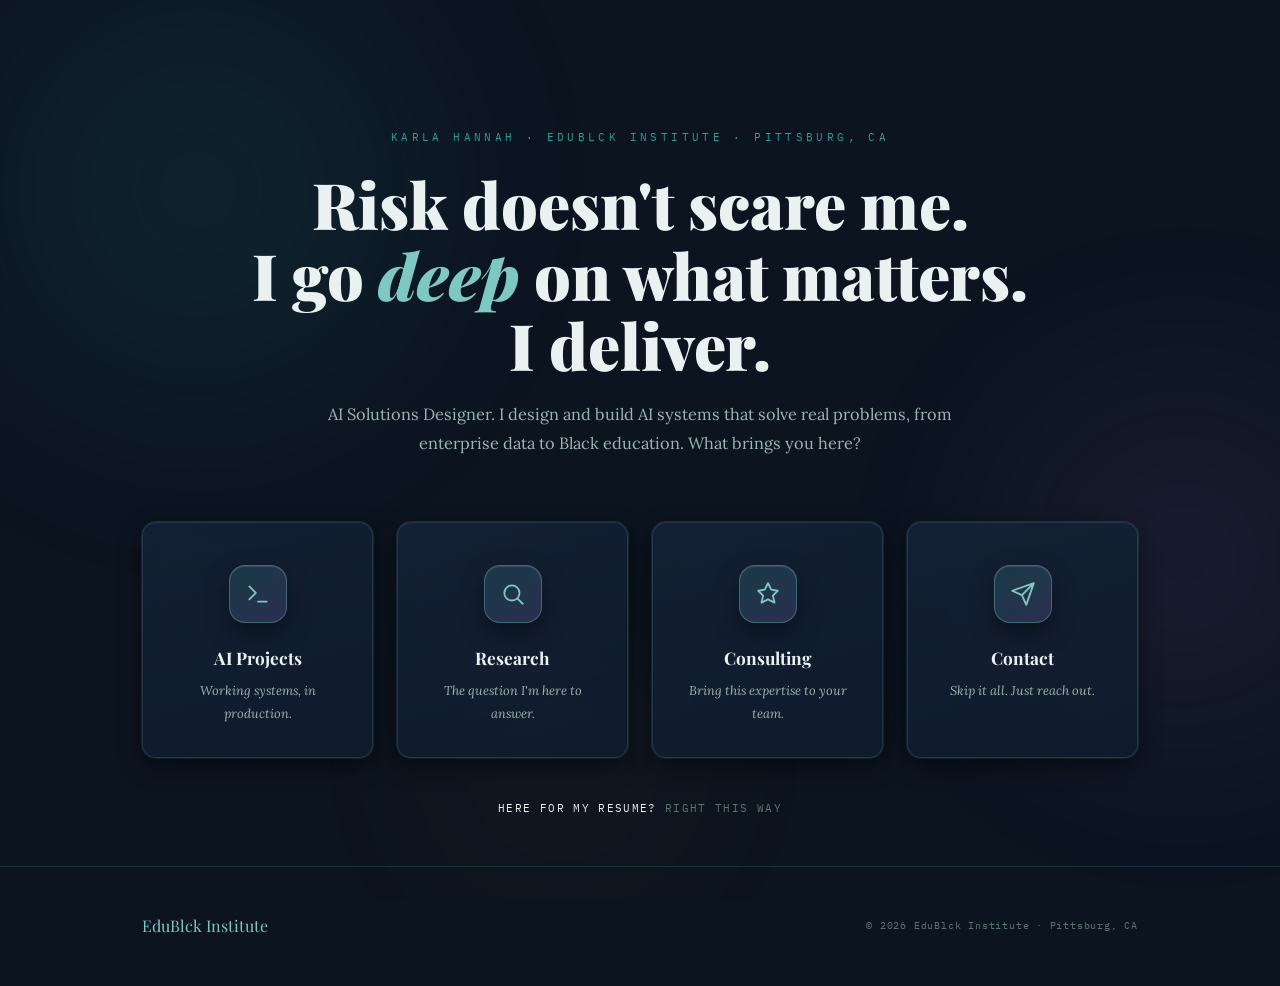
==== commit 79ffefa6: "Add files via upload" ====
--- a/index.html
+++ b/index.html
@@ -5,6 +5,14 @@
     <meta name="viewport" content="width=device-width, initial-scale=1.0">
     <title>Karla Hannah · EduBlck Institute</title>
     <meta name="description" content="Karla Hannah takes calculated risks on hard problems in AI, education, and equity. Researcher, consultant, and builder. Founder of EduBlck Institute, Pittsburg, CA.">
+    <meta property="og:type" content="website">
+    <meta property="og:title" content="Karla Hannah · EduBlck Institute">
+    <meta property="og:description" content="Risk doesn't scare me. I go deep on what matters. I deliver. AI projects, research, consulting, and more.">
+    <meta property="og:url" content="https://edublckinstitute.com/">
+    <meta property="og:site_name" content="EduBlck Institute">
+    <meta name="twitter:card" content="summary">
+    <meta name="twitter:title" content="Karla Hannah · EduBlck Institute">
+    <meta name="twitter:description" content="Risk doesn't scare me. I go deep on what matters. I deliver. AI projects, research, consulting, and more.">
     <link rel="preconnect" href="https://fonts.googleapis.com">
     <link rel="preconnect" href="https://fonts.gstatic.com" crossorigin>
     <link href="https://fonts.googleapis.com/css2?family=Playfair+Display:ital,wght@0,700;0,900;1,700;1,900&family=Lora:ital,wght@0,400;0,500;1,400&family=IBM+Plex+Mono:wght@400;500&display=swap" rel="stylesheet">
@@ -24,7 +32,7 @@
         <header class="fork-head">
             <p class="eyebrow reveal">Karla Hannah · EduBlck Institute · Pittsburg, CA</p>
             <h1 class="page-title reveal">Risk doesn't scare me.<br>I go <span class="kinetic">deep</span> on what matters.<br>I deliver.</h1>
-            <p class="page-intro reveal">Researcher, consultant, and builder working where AI meets Black education. What brings you here?</p>
+            <p class="page-intro reveal">AI Solutions Designer. I design and build AI systems that solve real problems, from enterprise data to Black education. What brings you here?</p>
         </header>
 
         <nav class="tile-grid" aria-label="Choose your path">
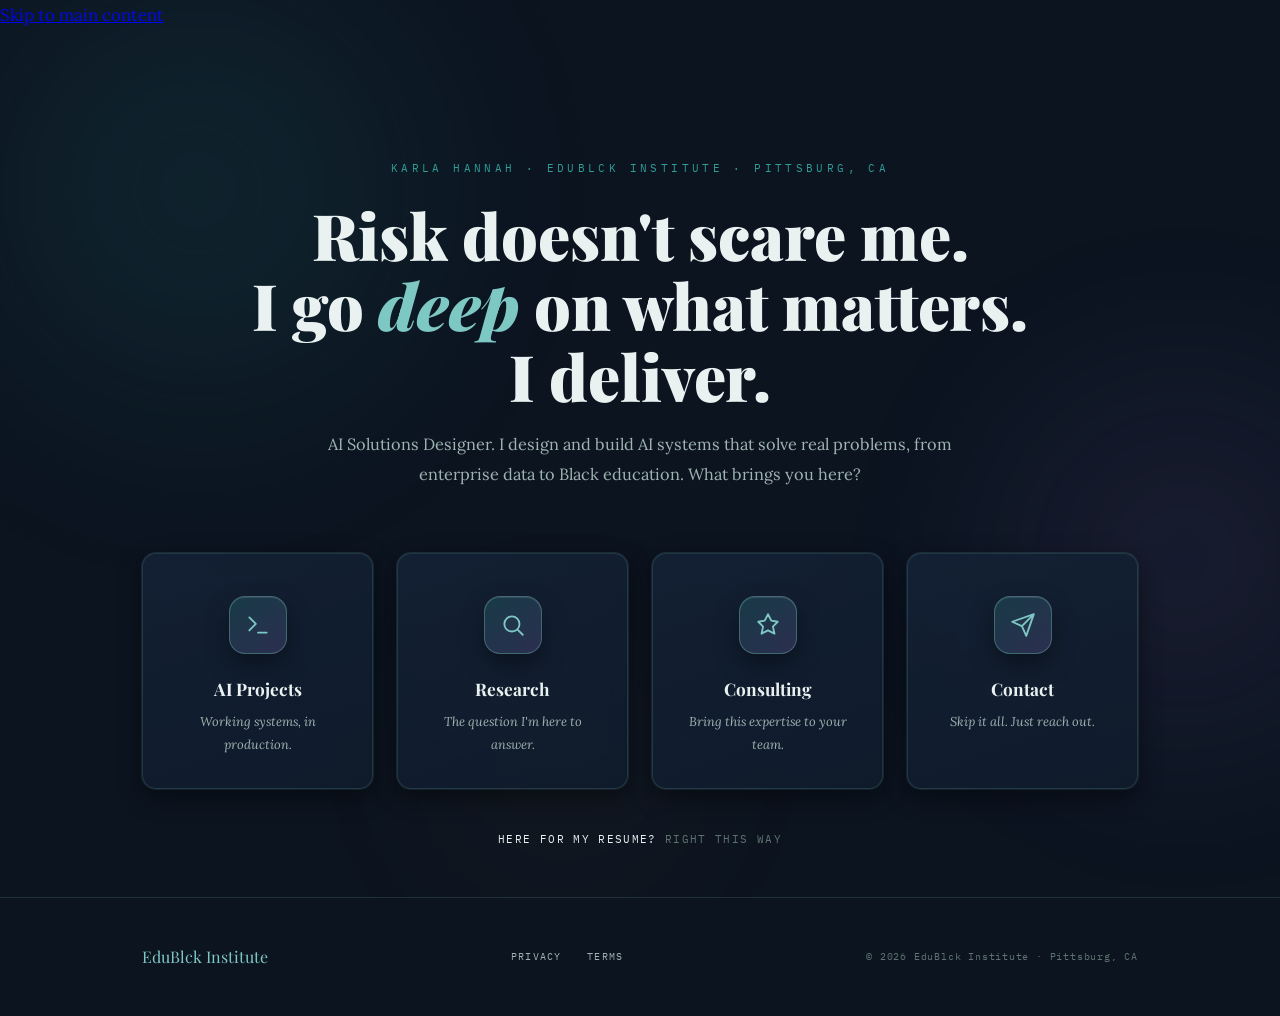
==== commit 35e30c1f: "Accessibility: skip link, main landmark, footer policy links Co-Authored-By: Claude Opus 5 <noreply@" ====
--- a/index.html
+++ b/index.html
@@ -20,6 +20,8 @@
 </head>
 <body>
 
+<a class="skip-link" href="#main">Skip to main content</a>
+
 <div class="aurora" aria-hidden="true">
     <div class="blob b1"></div>
     <div class="blob b2"></div>
@@ -27,6 +29,7 @@
 </div>
 
 <div class="page">
+<main id="main">
     <div class="wrap">
 
         <header class="fork-head">
@@ -65,10 +68,15 @@
         <p class="fast-lane reveal">Here for my resume? <a href="resume.html">Right this way</a></p>
 
     </div>
+</main>
 
     <footer>
         <div class="wrap foot-inner">
             <span class="foot-logo">EduBlck Institute</span>
+            <div class="foot-links">
+                <a href="privacy.html">Privacy</a>
+                <a href="terms.html">Terms</a>
+            </div>
             <p class="foot-line">© 2026 EduBlck Institute · Pittsburg, CA</p>
         </div>
     </footer>
